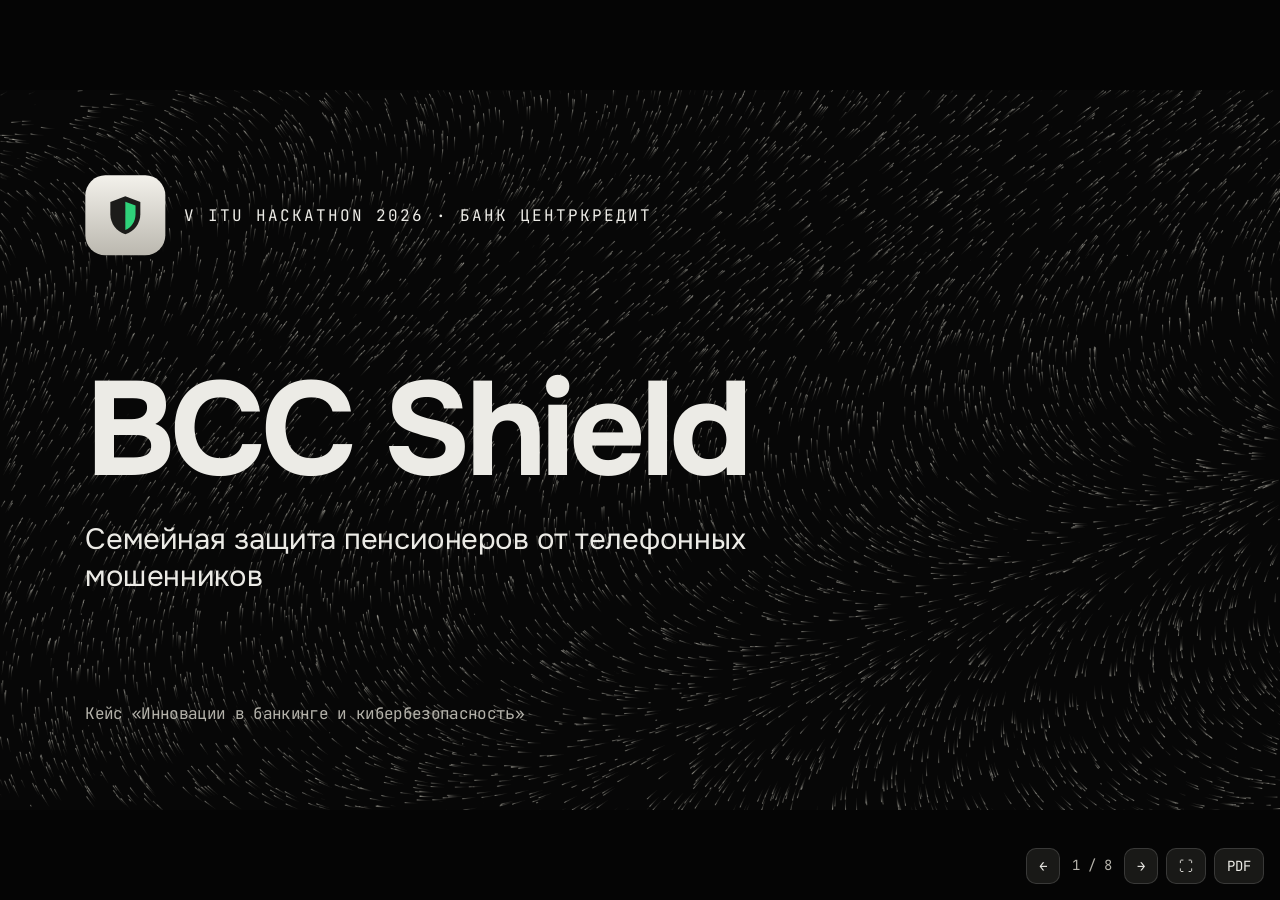
==== static/pitch/index.html @ a6859263 "Презентация на сайте: /pitch и PDF Восемь слайдов питча как обычная страница проекта (стрелки, свайп" ====
<!doctype html><html lang="ru"><head><meta charset="utf-8"><meta name="viewport" content="width=device-width,initial-scale=1">
<title>BCC Shield — презентация</title><link rel="icon" href="/favicon.ico">
<style>
@font-face{font-family:'Onest';src:url(Onest.ttf) format('truetype');font-weight:100 900}
@font-face{font-family:'JetBrains Mono';src:url(JetBrainsMono.ttf) format('truetype');font-weight:100 800}
html,body{margin:0;height:100%;background:#050505;overflow:hidden}
#stage{position:absolute;left:50%;top:50%;width:1920px;height:1080px;transform-origin:0 0}
#stage>section{position:absolute;inset:0;isolation:isolate;width:1920px;height:1080px;overflow:hidden;opacity:0;visibility:hidden;transition:opacity .45s ease}
#stage>section.active{opacity:1;visibility:visible}
h1,h2,h3,p{margin:0} table{border-collapse:collapse} th,td{padding:.35em .6em;text-align:left;border-bottom:1px solid rgba(255,255,255,.12)}
aside{display:none} .bgtex,.emb{z-index:-1}
:root {
  --bg: #0d0d0c;
  --bg2: #141412;
  --surface: #1b1b19;
  --line: rgba(255, 255, 255, .12);
  --text: #ecebe6;
  --muted: #b4b2aa;
  --faint: #8d8b83;
  --accent: #2fd27a;
  --accent-ink: #0a1a11;
  --danger: #ff5c4d;
  --warn: #f2b33d;
  --violet: #c9a7ff;
}

body { font-family: 'Onest', Arial, sans-serif; color: var(--text); }

section {
  padding: 128px;
  background: var(--bg);
  color: var(--text);
  display: flex;
  flex-direction: column;
  box-sizing: border-box;
  counter-increment: page;
}
section.alt { background: var(--bg2); }
section.foot { padding: 128px 128px 160px; }

/* type scale: 160 / 72 / 40 / 30 / 24 */
h1 { font-size: 160px; font-weight: 700; line-height: 1; letter-spacing: -6px; color: var(--text); }
h2 { font-size: 72px; font-weight: 600; line-height: 1.08; letter-spacing: -2px; color: var(--text); }
h3 { font-size: 40px; font-weight: 600; line-height: 1.15; letter-spacing: -.5px; color: var(--text); }
p { font-size: 30px; line-height: 1.4; color: var(--muted); }

.eyebrow {
  font-family: 'JetBrains Mono', 'Courier New', monospace;
  font-size: 24px; line-height: 1.2; letter-spacing: 4px; text-transform: uppercase; color: var(--accent);
}
.head { display: flex; flex-direction: column; gap: 24px; }
.mono { font-family: 'JetBrains Mono', 'Courier New', monospace; }
.small { font-size: 24px; line-height: 1.35; }
.white { color: var(--text); }
.green { color: var(--accent); }
.red { color: var(--danger); }
.amber { color: var(--warn); }

.source {
  position: absolute; left: 128px; bottom: 64px; width: 1664px;
  font-family: 'JetBrains Mono', 'Courier New', monospace; font-size: 24px; line-height: 1.2; color: var(--faint);
}

.card {
  background: rgba(24, 24, 22, .72); backdrop-filter: blur(14px); border: 1px solid rgba(255, 255, 255, .1); border-radius: 28px; padding: 44px;
  box-shadow: 0 20px 60px rgba(0, 0, 0, .35);
  display: flex; flex-direction: column; gap: 18px; box-sizing: border-box;
}
.card .num { font-family: 'JetBrains Mono', 'Courier New', monospace; font-size: 24px; color: var(--accent); letter-spacing: 2px; }
.card .lbl { font-size: 30px; line-height: 1.4; color: var(--muted); }
.card .lbl24 { font-size: 24px; line-height: 1.4; color: var(--muted); }

.big { font-size: 160px; font-weight: 700; line-height: 1; letter-spacing: -6px; color: var(--text); }
.big.green { color: var(--accent); }
.big.red { color: var(--danger); }
.unit { font-size: 72px; font-weight: 600; letter-spacing: -2px; line-height: 1; color: var(--muted); }

.pill {
  font-family: 'JetBrains Mono', 'Courier New', monospace; font-size: 24px; line-height: 1;
  padding: 12px 20px; border-radius: 999px; border: 1px solid var(--line); color: var(--muted);
  align-self: flex-start;
}
.pill.red { color: var(--danger); border: 1px solid rgba(255, 92, 77, .45); background: rgba(255, 92, 77, .1); }
.pill.green { color: var(--accent); border: 1px solid rgba(47, 210, 122, .45); background: rgba(47, 210, 122, .1); }
.pill.amber { color: var(--warn); border: 1px solid rgba(242, 179, 61, .45); background: rgba(242, 179, 61, .1); }

/* phone mockups */
.phone {
  width: 350px; background: #0d0d0c; border: 10px solid #262623; border-radius: 56px;
  box-shadow: 0 30px 90px rgba(0, 0, 0, .55);
  padding: 34px 26px 30px; box-sizing: border-box; display: flex; flex-direction: column; gap: 18px;
}
.phone.danger { background: linear-gradient(180deg, #8d1a10 0%, #4a0b06 100%); }
.phone .t-xl { font-size: 40px; font-weight: 700; line-height: 1.08; letter-spacing: -1px; color: #fff4f1; }
.phone .t { font-size: 24px; line-height: 1.3; color: rgba(255, 244, 241, .85); }
.phone .btn { font-size: 24px; font-weight: 600; text-align: center; padding: 18px 10px; border-radius: 18px; }
.btn.white { background: #f6f1ee; color: #7a1109; }
.btn.ghost { background: rgba(255, 255, 255, .1); color: #f6f1ee; border: 1px solid rgba(255, 255, 255, .2); }
.btn.ok { background: rgba(47, 210, 122, .14); color: var(--accent); }
.btn.no { background: rgba(255, 92, 77, .16); color: var(--danger); }
.bubble { background: #1f2a23; border-radius: 22px; padding: 22px; display: flex; flex-direction: column; gap: 10px; }
.bubble .t { color: #e9efe9; }

/* tables */
table { font-size: 30px; color: var(--text); width: 100%; }
tr.hd { background: var(--surface); }

/* step row */
.steps { display: flex; gap: 20px; }
.step { flex: 1; display: flex; flex-direction: column; gap: 14px; }
.bar { height: 6px; border-radius: 3px; background: var(--line); }
.bar.on { background: var(--accent); }
.bar.hot { background: var(--danger); }

/* motion: rise on arrival, staged with --i */
@keyframes rise { from { opacity: 0; transform: translateY(28px); } }
@keyframes fadein { from { opacity: 0; } }
.r { animation: rise .6s cubic-bezier(.2, .7, .2, 1) both; animation-delay: calc(var(--i, 0) * 100ms); }
.f { animation: fadein .9s ease-out both; animation-delay: calc(var(--i, 0) * 100ms); }

@property --n { syntax: '<integer>'; inherits: false; initial-value: 0 }
@keyframes count { from { --n: 0 } }
.n { animation: count 1.2s ease-out both }

/* green statement slide */
section.accent { background: var(--accent); color: var(--accent-ink); justify-content: center; }
section.accent h2 { color: var(--accent-ink); font-size: 96px; line-height: 1.06; letter-spacing: -3px; }
section.accent .eyebrow { color: var(--accent-ink); }

/* cover */
section.cover { justify-content: space-between; }
.logo { width: 120px; height: 120px; border-radius: 30px; background: linear-gradient(180deg, #f3f1eb, #bbb8af); display: flex; align-items: center; justify-content: center; }

/* flow diagram */
.node { flex: 1; background: rgba(24, 24, 22, .72); backdrop-filter: blur(14px); border: 1px solid var(--line); border-radius: 24px; padding: 32px; display: flex; flex-direction: column; gap: 12px; }
.node.hl { border: 1px solid rgba(47, 210, 122, .55); background: #14251b; }
.arrow { width: 56px; height: 28px; align-self: center; flex: none; background: #4a4a45; }

/* sand texture backdrop, the same flow field as the site */
.bgtex { position: absolute; left: 0; top: 0; width: 1920px; height: 1080px; object-fit: cover; }
section.black { background: #0a0a09; }
.lyr { display: flex; gap: 28px; align-items: baseline; padding: 22px 0; border-top: 1px solid rgba(255, 255, 255, .12); }
.lyr .k { font-family: 'JetBrains Mono', 'Courier New', monospace; font-size: 24px; color: var(--accent); width: 44px; flex: none; }
.lyr .tt { font-size: 30px; font-weight: 600; color: var(--text); line-height: 1.25; width: 330px; flex: none; }
.lyr .dd { font-size: 24px; line-height: 1.35; color: var(--muted); flex: 1; }
.qr { background: #ecebe6; border-radius: 36px; padding: 36px; display: flex; flex-direction: column; align-items: center; gap: 20px; box-shadow: 0 0 120px rgba(47, 210, 122, .25); }
.qr p { font-size: 24px; color: #0d0d0c; font-family: 'JetBrains Mono', 'Courier New', monospace; }

section:not(.active) .r, section:not(.active) .f, section:not(.active) .n{animation:none}
.ui{position:fixed;bottom:16px;right:16px;display:flex;gap:8px;z-index:9;font:14px 'JetBrains Mono',monospace;color:#b4b2aa}
.ui a,.ui button{background:rgba(30,30,28,.85);border:1px solid rgba(255,255,255,.14);color:#ecebe6;border-radius:10px;padding:8px 12px;cursor:pointer;text-decoration:none;font:inherit}
.ui span{padding:8px 4px}
@media print{.ui{display:none}}
</style></head><body>
<div id="stage">
<section id="cover" class="cover" data-transition="fade">
<iframe class="emb" style="border:0;position:absolute;left:0;top:0;width:1920px;height:1080px" srcdoc="&lt;style&gt;html,body{margin:0;height:100%;background:#0d0d0c;overflow:hidden}canvas{display:block;width:100%;height:100%}&lt;/style&gt;&lt;canvas id=&quot;c&quot;&gt;&lt;/canvas&gt;&lt;script&gt;
var c=document.getElementById(&#x27;c&#x27;),x=c.getContext(&#x27;2d&#x27;),W,H,P=[],t=0;
function rs(){W=c.width=innerWidth;H=c.height=innerHeight;x.fillStyle=&#x27;#0d0d0c&#x27;;x.fillRect(0,0,W,H);P=[];var n=Math.round(W*H/300);for(var i=0;i&lt;n;i++)P.push([Math.random()*W,Math.random()*H,Math.random()*400|0]);}
function f(px,py){var s=1.6/W;return Math.sin(px*s+Math.sin(py*s*1.3+t*.2)*2.2)+Math.cos(py*s*1.1-t*.15)*.8;}
function step(){t+=.004;x.fillStyle=&#x27;rgba(13,13,12,0.07)&#x27;;x.fillRect(0,0,W,H);x.fillStyle=&#x27;rgba(225,222,210,0.42)&#x27;;
for(var i=0;i&lt;P.length;i++){var p=P[i],a=f(p[0],p[1])*Math.PI;p[0]+=Math.cos(a)*.6*W/1920;p[1]+=Math.sin(a)*.6*W/1920;
if(--p[2]&lt;0||p[0]&lt;0||p[0]&gt;W||p[1]&lt;0||p[1]&gt;H){p[0]=Math.random()*W;p[1]=Math.random()*H;p[2]=200+Math.random()*300|0;}
x.fillRect(p[0],p[1],1.2,1.2);}requestAnimationFrame(step);}
rs();addEventListener(&#x27;resize&#x27;,rs);step();
&lt;/script&gt;" loading="eager"></iframe>
<div style="display:flex;align-items:center;gap:28px" class="r"><div class="logo"><svg aria-label="Логотип BCC Shield" width="72" height="72" viewBox="0 0 24 24" fill="none"><path d="M12 2.5 4.5 5.3v6.1c0 4.6 3.1 8.6 7.5 10.1 4.4-1.5 7.5-5.5 7.5-10.1V5.3L12 2.5Z" fill="#1c1c1a"/><path d="M12 5.2v14.1c3.1-1.3 5.1-4.4 5.1-7.9V7.1L12 5.2Z" fill="#2fd27a"/></svg></div><p class="eyebrow" style="color:var(--text)">V ITU Hackathon 2026 · Банк ЦентрКредит</p></div>
<div style="display:flex;flex-direction:column;gap:36px">
<h1 class="r" style="--i:1;font-size:200px;letter-spacing:-8px">BCC Shield</h1>
<p class="r" style="--i:2;font-size:44px;line-height:1.25;color:var(--text);width:1200px">Семейная защита пенсионеров от телефонных мошенников</p>
</div>
<p class="r mono small" style="--i:3;color:var(--muted)">Кейс «Инновации в банкинге и кибербезопасность»</p>
</section><section id="problem" class="foot">
<img class="bgtex" src="sand-bg.jpg" alt="">
<div class="head"><p class="eyebrow r">Проблема</p><h2 class="r" style="--i:1;width:1400px">Казахстанцы сами отдают деньги мошенникам</h2></div>
<div style="flex:1"></div>
<div style="display:flex;gap:96px;align-items:flex-end">
<div class="r" style="--i:2;display:flex;flex-direction:column;gap:20px;width:640px">
<div style="display:flex;align-items:flex-end;gap:20px"><p class="big n red" style="font-size:200px;letter-spacing:-8px">45</p><p class="unit" style="padding-bottom:14px">млрд ₸</p></div>
<p>потеряли жители Казахстана из-за интернет-мошенников в 2024 году</p></div>
<div class="r" style="--i:3;display:flex;flex-direction:column;gap:20px;width:560px">
<div style="display:flex;align-items:flex-end;gap:12px"><p class="big n" style="font-size:200px;letter-spacing:-8px">98</p><p class="unit" style="padding-bottom:14px">%</p></div>
<p>случаев: жертва сама передала данные или деньги</p></div>
</div>
<div style="flex:1"></div>
<div class="r" style="--i:4;border-top:1px solid var(--line);padding-top:36px"><p style="width:1500px">Банк видит обычную операцию: клиент сам вошёл в приложение, сам взял кредит и сам подтвердил перевод. Антифрод не за что зацепить.</p></div>
<p class="source">Источник: МВД РК на форуме Digital Almaty 2025 (finratings.kz)</p>
</section><section id="thesis" class="black">
<iframe class="emb" style="border:0;position:absolute;left:1000px;top:0;width:920px;height:1080px" srcdoc="&lt;style&gt;html,body{margin:0;height:100%;background:transparent;overflow:hidden}
.st{position:absolute;inset:0;display:flex;align-items:center;justify-content:center;perspective:1600px}
.glow{position:absolute;width:86vmin;height:86vmin;border-radius:50%;background:radial-gradient(closest-side,rgba(47,210,122,.42),rgba(47,210,122,.10) 55%,rgba(47,210,122,0))}
.fl{position:absolute;width:62vmin;height:6vmin;bottom:9vmin;border-radius:50%;background:radial-gradient(closest-side,rgba(47,210,122,.35),rgba(47,210,122,0))}
.sh{position:relative;width:58vmin;height:72vmin;transform-style:preserve-3d;animation:sway 10s ease-in-out infinite alternate}
.sh svg{position:absolute;left:0;top:0;width:100%;height:100%;backface-visibility:visible}
@keyframes sway{from{transform:rotateY(-32deg) rotateX(10deg)}to{transform:rotateY(32deg) rotateX(-6deg)}}
&lt;/style&gt;
&lt;div class=&quot;st&quot;&gt;&lt;div class=&quot;glow&quot;&gt;&lt;/div&gt;&lt;div class=&quot;fl&quot;&gt;&lt;/div&gt;&lt;div class=&quot;sh&quot; id=&quot;s&quot;&gt;&lt;/div&gt;&lt;/div&gt;
&lt;script&gt;
var O=&#x27;M12 2.5 4.5 5.3v6.1c0 4.6 3.1 8.6 7.5 10.1 4.4-1.5 7.5-5.5 7.5-10.1V5.3L12 2.5Z&#x27;,
G=&#x27;M12 5.2v14.1c3.1-1.3 5.1-4.4 5.1-7.9V7.1L12 5.2Z&#x27;,
L=&#x27;M12 5.2v14.1c-3.1-1.3-5.1-4.4-5.1-7.9V7.1L12 5.2Z&#x27;,VB=&#x27;4.1 2.1 15.8 19.9&#x27;,N=34,D=0.55,h=&#x27;&#x27;;
var s=document.getElementById(&#x27;s&#x27;);
for(var i=0;i&lt;N;i++){var z=(i-(N-1)/2)*D,k=i/(N-1),e=Math.abs(k-.5)*2,
c=&#x27;rgb(&#x27;+Math.round(70+60*e)+&#x27;,&#x27;+Math.round(78+64*e)+&#x27;,&#x27;+Math.round(72+56*e)+&#x27;)&#x27;;
h+=&#x27;&lt;svg viewBox=&quot;&#x27;+VB+&#x27;&quot; style=&quot;transform:translateZ(&#x27;+z.toFixed(2)+&#x27;vmin)&quot;&gt;&lt;path d=&quot;&#x27;+O+&#x27;&quot; fill=&quot;&#x27;+c+&#x27;&quot;/&gt;&lt;/svg&gt;&#x27;;}
var z=((N-1)/2*D+.05).toFixed(2);
h+=&#x27;&lt;svg viewBox=&quot;&#x27;+VB+&#x27;&quot; style=&quot;transform:translateZ(&#x27;+z+&#x27;vmin)&quot;&gt;&lt;defs&gt;&#x27;+
&#x27;&lt;linearGradient id=&quot;p&quot; x1=&quot;0&quot; y1=&quot;0&quot; x2=&quot;1&quot; y2=&quot;1&quot;&gt;&lt;stop offset=&quot;0&quot; stop-color=&quot;#fbfaf6&quot;/&gt;&lt;stop offset=&quot;.45&quot; stop-color=&quot;#d9d6cd&quot;/&gt;&lt;stop offset=&quot;.7&quot; stop-color=&quot;#a9a69c&quot;/&gt;&lt;stop offset=&quot;1&quot; stop-color=&quot;#ecebe5&quot;/&gt;&lt;/linearGradient&gt;&#x27;+
&#x27;&lt;linearGradient id=&quot;g&quot; x1=&quot;0&quot; y1=&quot;0&quot; x2=&quot;.3&quot; y2=&quot;1&quot;&gt;&lt;stop offset=&quot;0&quot; stop-color=&quot;#8ff7c0&quot;/&gt;&lt;stop offset=&quot;.5&quot; stop-color=&quot;#2fd27a&quot;/&gt;&lt;stop offset=&quot;1&quot; stop-color=&quot;#127a43&quot;/&gt;&lt;/linearGradient&gt;&#x27;+
&#x27;&lt;linearGradient id=&quot;d&quot; x1=&quot;0&quot; y1=&quot;0&quot; x2=&quot;0&quot; y2=&quot;1&quot;&gt;&lt;stop offset=&quot;0&quot; stop-color=&quot;#2a2a27&quot;/&gt;&lt;stop offset=&quot;1&quot; stop-color=&quot;#121211&quot;/&gt;&lt;/linearGradient&gt;&#x27;+
&#x27;&lt;linearGradient id=&quot;w&quot; x1=&quot;0&quot; y1=&quot;0&quot; x2=&quot;1&quot; y2=&quot;0&quot;&gt;&lt;stop offset=&quot;0&quot; stop-color=&quot;#fff&quot; stop-opacity=&quot;.55&quot;/&gt;&lt;stop offset=&quot;1&quot; stop-color=&quot;#fff&quot; stop-opacity=&quot;0&quot;/&gt;&lt;/linearGradient&gt;&lt;/defs&gt;&#x27;+
&#x27;&lt;path d=&quot;&#x27;+O+&#x27;&quot; fill=&quot;url(#p)&quot;/&gt;&lt;path d=&quot;&#x27;+O+&#x27;&quot; fill=&quot;none&quot; stroke=&quot;#fff&quot; stroke-opacity=&quot;.7&quot; stroke-width=&quot;.12&quot;/&gt;&#x27;+
&#x27;&lt;path d=&quot;&#x27;+L+&#x27;&quot; fill=&quot;url(#d)&quot;/&gt;&lt;path d=&quot;&#x27;+G+&#x27;&quot; fill=&quot;url(#g)&quot;/&gt;&#x27;+
&#x27;&lt;path d=&quot;M5.2 5.8 12 3.2v2l-5.4 2v3.2c0 .6.1 1.2.2 1.8L5.2 9Z&quot; fill=&quot;url(#w)&quot; opacity=&quot;.8&quot;/&gt;&lt;/svg&gt;&#x27;;
h=&#x27;&lt;svg viewBox=&quot;&#x27;+VB+&#x27;&quot; style=&quot;transform:translateZ(-&#x27;+z+&#x27;vmin) rotateY(180deg)&quot;&gt;&lt;path d=&quot;&#x27;+O+&#x27;&quot; fill=&quot;#8d8a82&quot;/&gt;&lt;/svg&gt;&#x27;+h;
s.innerHTML=h;
&lt;/script&gt;
" loading="eager"></iframe>
<div style="width:900px;display:flex;flex-direction:column;gap:40px;flex:1">
<p class="eyebrow r">Идея</p>
<h2 class="r" style="--i:1;font-size:64px;letter-spacing:-2px">Мошенник уговаривает одного человека. BCC&#160;Shield подключает семью.</h2>
<div style="flex:1"></div>
<div style="display:flex;flex-direction:column">
<div class="lyr r" style="--i:2"><p class="k">01</p><p class="tt">Слышит звонок</p><p class="dd">Речь RU/KZ, LLM, сигнал оператора</p></div>
<div class="lyr r" style="--i:3"><p class="k">02</p><p class="tt">Останавливает деньги</p><p class="dd">Перевод, кредит, наличные, депозит</p></div>
<div class="lyr r" style="--i:4"><p class="k">03</p><p class="tt">Зовёт семью</p><p class="dd">Решение сына в Telegram</p></div>
<div class="lyr r" style="--i:5"><p class="k">04</p><p class="tt">Находит дропов</p><p class="dd">Граф переводов и Антифрод-центр</p></div>
</div>
</div>
</section><section id="flow" class="foot">
<img class="bgtex" src="sand-bg.jpg" alt="">
<div class="head"><p class="eyebrow r">Как это работает</p><h2 class="r" style="--i:1">От звонка до решения семьи</h2></div>
<div style="flex:1"></div>
<div style="display:flex;gap:12px;align-items:stretch">
<div class="node r" style="--i:2;padding:28px;gap:14px"><p class="mono small green">01</p><h3 style="font-size:32px">Звонок</h3><p class="small">Микрофон на громкой связи или сигнал оператора связи</p></div><svg class="arrow-svg" viewBox="0 0 40 22" style="flex:none;align-self:center;width:40px;height:22px;" aria-hidden="true"><path d="M0 7h24V0l16 11-16 11v-7H0z" fill="#8d8b83"/></svg>
<div class="node r" style="--i:3;padding:28px;gap:14px"><p class="mono small green">02</p><h3 style="font-size:32px">Риск звонка</h3><p class="small">109 фраз RU/KZ и LLM. Жёлтый экран с 50%, красный с 80%</p></div><svg class="arrow-svg" viewBox="0 0 40 22" style="flex:none;align-self:center;width:40px;height:22px;" aria-hidden="true"><path d="M0 7h24V0l16 11-16 11v-7H0z" fill="#8d8b83"/></svg>
<div class="node r hl" style="--i:4;padding:28px;gap:14px"><p class="mono small green">03</p><h3 style="font-size:32px">Пауза</h3><p class="small">Перевод, кредит, наличные и депозит ждут решения</p></div><svg class="arrow-svg" viewBox="0 0 40 22" style="flex:none;align-self:center;width:40px;height:22px;" aria-hidden="true"><path d="M0 7h24V0l16 11-16 11v-7H0z" fill="#8d8b83"/></svg>
<div class="node r" style="--i:5;padding:28px;gap:14px"><p class="mono small green">04</p><h3 style="font-size:32px">Семья решает</h3><p class="small">Запрос в Telegram. Нет ответа — 5 минут охлаждения</p></div><svg class="arrow-svg" viewBox="0 0 40 22" style="flex:none;align-self:center;width:40px;height:22px;" aria-hidden="true"><path d="M0 7h24V0l16 11-16 11v-7H0z" fill="#8d8b83"/></svg>
<div class="node r" style="--i:6;padding:28px;gap:14px"><p class="mono small green">05</p><h3 style="font-size:32px">Граф дропов</h3><p class="small">Отклонённая карта → вся сеть → Антифрод-центр</p></div>
</div>
<div style="flex:1"></div>
<div style="display:flex;gap:24px">
<div class="card r" style="--i:7;flex:1;padding:32px;gap:10px"><p class="white" style="font-size:30px;font-weight:600">Обычная жизнь не страдает</p><p class="small">Звонок врача, перевод сыну 40 000 ₸ проходят сразу. Ложных тревог — 3,6% на 28 обычных разговорах.</p></div>
<div class="card r" style="--i:8;flex:1;padding:32px;gap:10px"><p class="white" style="font-size:30px;font-weight:600">iOS и Android не отдают звонок</p><p class="small">Нацбанк подключает операторов связи к Антифрод-центру. BCC Shield уже принимает такой сигнал.</p></div>
</div>
<p class="source">Сигнал оператора: проект поправок Нацбанка РК, февраль 2026 (finratings.kz)</p>
</section><section id="family" class="alt">
<img class="bgtex" src="sand-bg.jpg" alt="">
<div style="display:flex;gap:96px;flex:1">
<div style="flex:1;display:flex;flex-direction:column">
<div class="head"><p class="eyebrow r">Главная функция</p><h2 class="r" style="--i:1">Как подключить доверенное лицо</h2></div>
<div style="flex:1"></div>
<div style="display:flex;flex-direction:column">
<div class="lyr r" style="--i:2;align-items:flex-start;padding:24px 0"><p class="k" style="padding-top:4px">01</p><div style="display:flex;flex-direction:column;gap:8px;flex:1"><p class="tt" style="width:auto">Сауле добавляет сына</p><p class="dd">Имя, кем приходится, телефон и правила: порог суммы, новые получатели, кредиты</p></div></div>
<div class="lyr r" style="--i:3;align-items:flex-start;padding:24px 0"><p class="k" style="padding-top:4px">02</p><div style="display:flex;flex-direction:column;gap:8px;flex:1"><p class="tt" style="width:auto">Семья разрешает</p><p class="dd">Если доверенное лицо уже есть, нового одобряет оно — «сотрудника банка» не добавить</p></div></div>
<div class="lyr r" style="--i:4;align-items:flex-start;padding:24px 0"><p class="k" style="padding-top:4px">03</p><div style="display:flex;flex-direction:column;gap:8px;flex:1"><p class="tt" style="width:auto">Сын принимает в Telegram</p><p class="dd">Ссылка-приглашение → бот → «Поделиться номером»: номер должен совпасть</p></div></div>
<div class="lyr r" style="--i:5;align-items:flex-start;padding:24px 0"><p class="k" style="padding-top:4px">04</p><div style="display:flex;flex-direction:column;gap:8px;flex:1"><p class="tt" style="width:auto">Щит работает</p><p class="dd">Сын видит все переводы и решает по рискованным. До 5 доверенных лиц</p></div></div>
</div>
</div>
<div class="r" style="--i:3;display:flex;align-items:center">
<div class="phone" style="width:400px">
<p class="t" style="color:var(--muted)">@BCCshieldbot</p>
<div class="bubble">
<p class="t" style="color:#fff;font-weight:600">Сауле Ахметова приглашает вас стать доверенным лицом (сын)</p>
<p class="t">Вы будете подтверждать:<br>• переводы от 100 000 ₸<br>• новых получателей<br>• кредиты и займы</p>
</div>
<p class="btn ok">Принять</p>
<p class="btn" style="background:#2a2a27;color:#ecebe6">Поделиться номером</p>
<p class="t" style="font-size:24px;color:var(--faint);text-align:center">Номер сверяется с приглашением</p>
</div>
</div>
</div>
</section><section id="screens" class="alt">
<img class="bgtex" src="sand-bg.jpg" alt="">
<div class="head"><p class="eyebrow r">Продукт</p><h2 class="r" style="--i:1">Что видят Сауле и её сын</h2></div>
<div style="flex:1;display:flex;align-items:center;justify-content:space-between;margin-top:40px">
<div class="r" style="--i:2;display:flex;gap:48px;align-items:center">
<div class="phone danger">
<div style="width:64px;height:64px;border-radius:32px;background:#ff5c4d;display:flex;align-items:center;justify-content:center"><svg viewBox="0 0 24 24" style="color:#fff;width:36px;height:36px" fill="none" stroke="currentColor" stroke-width="2.4" stroke-linecap="round"><path d="M12 8v5M12 16.5v.5"/><path d="M10.3 3.9 2.6 17.3A2 2 0 0 0 4.3 20h15.4a2 2 0 0 0 1.7-2.7L13.7 3.9a2 2 0 0 0-3.4 0Z"/></svg></div>
<p class="t-xl">СТОП. Вам звонят мошенники</p>
<p class="t">Риск 96% · схема «безопасный счёт»</p>
<p class="t">Банк никогда не просит переводить деньги.</p>
<p class="btn white">Положить трубку</p>
</div>
<div style="display:flex;flex-direction:column;gap:16px;width:300px"><p class="eyebrow" style="color:var(--danger)">Сауле, 67</p><p>Красный экран прямо во время звонка. Режим защиты включён.</p></div>
</div>
<div class="r" style="--i:4;display:flex;gap:48px;align-items:center">
<div style="display:flex;flex-direction:column;gap:16px;width:300px;text-align:right"><p class="eyebrow">Айдар, сын</p><p>Запрос в Telegram с причинами и двумя кнопками.</p></div>
<div class="phone">
<p class="t" style="color:var(--muted)">@BCCshieldbot</p>
<div class="bubble">
<p class="t" style="font-weight:600;color:#fff">Нужно ваше решение</p>
<p class="t">Сауле переводит 2 млн ₸ на Kaspi •• 4417</p>
<p class="t" style="color:#ffb1a8">• Звонок с риском 96%<br>• Получатель в дроп-сети</p>
</div>
<p class="btn ok">Подтвердить</p>
<p class="btn no">Отклонить</p>
</div>
</div>
</div>
</section><section id="engine">
<img class="bgtex" src="sand-bg.jpg" alt="">
<div class="head"><p class="eyebrow r">Движок риска</p><h2 class="r" style="--i:1">Каждый балл объяснён</h2></div>
<div style="flex:1"></div>
<div style="display:flex;gap:64px;align-items:center">
<div class="card r" style="--i:2;flex:1;padding:36px">
<table style="font-size:28px">
<tr class="hd"><th style="width:84%">Перевод 2 000 000 ₸ на Kaspi •• 4417</th><th style="text-align:right">Баллы</th></tr>
<tr><td>Идёт звонок с риском мошенничества 96%</td><td style="text-align:right;color:var(--danger)">+53</td></tr>
<tr><td>Получатель связан с дроп-сетью</td><td style="text-align:right;color:var(--danger)">+30</td></tr>
<tr><td>Новый получатель, сумма в 89 раз больше обычной</td><td style="text-align:right">+30</td></tr>
<tr><td>Клиент 60+, реквизиты из буфера, форма за 3 секунды</td><td style="text-align:right">+15</td></tr>
</table></div>
<div class="r" style="--i:3;width:420px;display:flex;flex-direction:column;gap:20px">
<p class="big red n" style="font-size:200px;letter-spacing:-8px">100</p>
<p class="pill red">высокий риск → пауза</p>
<p class="small">До 40 — проходит. 40–70 — три вопроса. Выше 70 — решает семья.</p>
</div>
</div>
<div style="flex:1"></div>
<div class="r" style="--i:4;display:flex;align-items:center;gap:14px;flex-wrap:wrap">
<p class="small white" style="margin-right:8px">Через этот же движок:</p>
<p class="pill" style="color:var(--text)">Перевод</p><p class="pill" style="color:var(--text)">Кредит</p><p class="pill" style="color:var(--text)">Снятие наличных</p><p class="pill" style="color:var(--text)">Закрытие депозита</p>

</div>
</section><section id="thanks" style="flex-direction:row;align-items:stretch;gap:96px">
<iframe class="emb" style="border:0;position:absolute;left:0;top:0;width:1920px;height:1080px" srcdoc="&lt;style&gt;html,body{margin:0;height:100%;background:#0d0d0c;overflow:hidden}canvas{display:block;width:100%;height:100%}&lt;/style&gt;&lt;canvas id=&quot;c&quot;&gt;&lt;/canvas&gt;&lt;script&gt;
var c=document.getElementById(&#x27;c&#x27;),x=c.getContext(&#x27;2d&#x27;),W,H,P=[],t=0;
function rs(){W=c.width=innerWidth;H=c.height=innerHeight;x.fillStyle=&#x27;#0d0d0c&#x27;;x.fillRect(0,0,W,H);P=[];var n=Math.round(W*H/300);for(var i=0;i&lt;n;i++)P.push([Math.random()*W,Math.random()*H,Math.random()*400|0]);}
function f(px,py){var s=1.6/W;return Math.sin(px*s+Math.sin(py*s*1.3+t*.2)*2.2)+Math.cos(py*s*1.1-t*.15)*.8;}
function step(){t+=.004;x.fillStyle=&#x27;rgba(13,13,12,0.07)&#x27;;x.fillRect(0,0,W,H);x.fillStyle=&#x27;rgba(225,222,210,0.42)&#x27;;
for(var i=0;i&lt;P.length;i++){var p=P[i],a=f(p[0],p[1])*Math.PI;p[0]+=Math.cos(a)*.6*W/1920;p[1]+=Math.sin(a)*.6*W/1920;
if(--p[2]&lt;0||p[0]&lt;0||p[0]&gt;W||p[1]&lt;0||p[1]&gt;H){p[0]=Math.random()*W;p[1]=Math.random()*H;p[2]=200+Math.random()*300|0;}
x.fillRect(p[0],p[1],1.2,1.2);}requestAnimationFrame(step);}
rs();addEventListener(&#x27;resize&#x27;,rs);step();
&lt;/script&gt;" loading="eager"></iframe>
<div style="flex:1;display:flex;flex-direction:column;justify-content:space-between">
<div style="display:flex;align-items:center;gap:28px" class="r"><div class="logo"><svg aria-label="Логотип BCC Shield" width="72" height="72" viewBox="0 0 24 24" fill="none"><path d="M12 2.5 4.5 5.3v6.1c0 4.6 3.1 8.6 7.5 10.1 4.4-1.5 7.5-5.5 7.5-10.1V5.3L12 2.5Z" fill="#1c1c1a"/><path d="M12 5.2v14.1c3.1-1.3 5.1-4.4 5.1-7.9V7.1L12 5.2Z" fill="#2fd27a"/></svg></div><p class="eyebrow" style="color:var(--text)">BCC Shield</p></div>
<div style="display:flex;flex-direction:column;gap:40px">
<h1 class="r" style="--i:1;font-size:200px;letter-spacing:-8px">Спасибо</h1>
<p class="r mono" style="--i:2;font-size:32px;line-height:1.55;color:var(--text)">bcc-shield.onrender.com<br>github.com/RootVandal/BCCShield<br>@BCCshieldbot</p>
</div>
<p class="r small" style="--i:3;color:var(--muted)">[Имена участников команды]</p>
</div>
<div class="r" style="--i:2;display:flex;align-items:center"><div class="qr"><svg aria-label="QR-код: bcc-shield.onrender.com" width="300" height="300" viewBox="0 0 29 29" xmlns="http://www.w3.org/2000/svg" shape-rendering="crispEdges"><path d="M0 0h1v1h-1zM1 0h1v1h-1zM2 0h1v1h-1zM3 0h1v1h-1zM4 0h1v1h-1zM5 0h1v1h-1zM6 0h1v1h-1zM8 0h1v1h-1zM9 0h1v1h-1zM10 0h1v1h-1zM11 0h1v1h-1zM12 0h1v1h-1zM15 0h1v1h-1zM16 0h1v1h-1zM18 0h1v1h-1zM19 0h1v1h-1zM20 0h1v1h-1zM22 0h1v1h-1zM23 0h1v1h-1zM24 0h1v1h-1zM25 0h1v1h-1zM26 0h1v1h-1zM27 0h1v1h-1zM28 0h1v1h-1zM0 1h1v1h-1zM6 1h1v1h-1zM8 1h1v1h-1zM10 1h1v1h-1zM11 1h1v1h-1zM14 1h1v1h-1zM15 1h1v1h-1zM17 1h1v1h-1zM18 1h1v1h-1zM20 1h1v1h-1zM22 1h1v1h-1zM28 1h1v1h-1zM0 2h1v1h-1zM2 2h1v1h-1zM3 2h1v1h-1zM4 2h1v1h-1zM6 2h1v1h-1zM9 2h1v1h-1zM11 2h1v1h-1zM12 2h1v1h-1zM13 2h1v1h-1zM14 2h1v1h-1zM15 2h1v1h-1zM18 2h1v1h-1zM22 2h1v1h-1zM24 2h1v1h-1zM25 2h1v1h-1zM26 2h1v1h-1zM28 2h1v1h-1zM0 3h1v1h-1zM2 3h1v1h-1zM3 3h1v1h-1zM4 3h1v1h-1zM6 3h1v1h-1zM8 3h1v1h-1zM9 3h1v1h-1zM16 3h1v1h-1zM17 3h1v1h-1zM20 3h1v1h-1zM22 3h1v1h-1zM24 3h1v1h-1zM25 3h1v1h-1zM26 3h1v1h-1zM28 3h1v1h-1zM0 4h1v1h-1zM2 4h1v1h-1zM3 4h1v1h-1zM4 4h1v1h-1zM6 4h1v1h-1zM9 4h1v1h-1zM12 4h1v1h-1zM13 4h1v1h-1zM19 4h1v1h-1zM22 4h1v1h-1zM24 4h1v1h-1zM25 4h1v1h-1zM26 4h1v1h-1zM28 4h1v1h-1zM0 5h1v1h-1zM6 5h1v1h-1zM9 5h1v1h-1zM12 5h1v1h-1zM14 5h1v1h-1zM17 5h1v1h-1zM18 5h1v1h-1zM19 5h1v1h-1zM22 5h1v1h-1zM28 5h1v1h-1zM0 6h1v1h-1zM1 6h1v1h-1zM2 6h1v1h-1zM3 6h1v1h-1zM4 6h1v1h-1zM5 6h1v1h-1zM6 6h1v1h-1zM8 6h1v1h-1zM10 6h1v1h-1zM12 6h1v1h-1zM14 6h1v1h-1zM16 6h1v1h-1zM18 6h1v1h-1zM20 6h1v1h-1zM22 6h1v1h-1zM23 6h1v1h-1zM24 6h1v1h-1zM25 6h1v1h-1zM26 6h1v1h-1zM27 6h1v1h-1zM28 6h1v1h-1zM8 7h1v1h-1zM9 7h1v1h-1zM13 7h1v1h-1zM14 7h1v1h-1zM17 7h1v1h-1zM19 7h1v1h-1zM0 8h1v1h-1zM2 8h1v1h-1zM3 8h1v1h-1zM5 8h1v1h-1zM6 8h1v1h-1zM7 8h1v1h-1zM9 8h1v1h-1zM10 8h1v1h-1zM11 8h1v1h-1zM13 8h1v1h-1zM14 8h1v1h-1zM16 8h1v1h-1zM17 8h1v1h-1zM18 8h1v1h-1zM22 8h1v1h-1zM25 8h1v1h-1zM27 8h1v1h-1zM28 8h1v1h-1zM0 9h1v1h-1zM1 9h1v1h-1zM2 9h1v1h-1zM3 9h1v1h-1zM4 9h1v1h-1zM7 9h1v1h-1zM8 9h1v1h-1zM15 9h1v1h-1zM16 9h1v1h-1zM18 9h1v1h-1zM19 9h1v1h-1zM20 9h1v1h-1zM22 9h1v1h-1zM23 9h1v1h-1zM24 9h1v1h-1zM28 9h1v1h-1zM3 10h1v1h-1zM4 10h1v1h-1zM6 10h1v1h-1zM7 10h1v1h-1zM8 10h1v1h-1zM9 10h1v1h-1zM10 10h1v1h-1zM11 10h1v1h-1zM12 10h1v1h-1zM14 10h1v1h-1zM15 10h1v1h-1zM17 10h1v1h-1zM18 10h1v1h-1zM26 10h1v1h-1zM27 10h1v1h-1zM0 11h1v1h-1zM1 11h1v1h-1zM2 11h1v1h-1zM5 11h1v1h-1zM7 11h1v1h-1zM9 11h1v1h-1zM11 11h1v1h-1zM13 11h1v1h-1zM14 11h1v1h-1zM15 11h1v1h-1zM20 11h1v1h-1zM21 11h1v1h-1zM23 11h1v1h-1zM24 11h1v1h-1zM28 11h1v1h-1zM0 12h1v1h-1zM2 12h1v1h-1zM4 12h1v1h-1zM5 12h1v1h-1zM6 12h1v1h-1zM8 12h1v1h-1zM10 12h1v1h-1zM11 12h1v1h-1zM16 12h1v1h-1zM17 12h1v1h-1zM19 12h1v1h-1zM25 12h1v1h-1zM26 12h1v1h-1zM0 13h1v1h-1zM2 13h1v1h-1zM3 13h1v1h-1zM5 13h1v1h-1zM7 13h1v1h-1zM8 13h1v1h-1zM10 13h1v1h-1zM12 13h1v1h-1zM13 13h1v1h-1zM17 13h1v1h-1zM19 13h1v1h-1zM22 13h1v1h-1zM23 13h1v1h-1zM26 13h1v1h-1zM27 13h1v1h-1zM28 13h1v1h-1zM0 14h1v1h-1zM1 14h1v1h-1zM2 14h1v1h-1zM4 14h1v1h-1zM5 14h1v1h-1zM6 14h1v1h-1zM7 14h1v1h-1zM12 14h1v1h-1zM14 14h1v1h-1zM18 14h1v1h-1zM19 14h1v1h-1zM23 14h1v1h-1zM24 14h1v1h-1zM26 14h1v1h-1zM27 14h1v1h-1zM28 14h1v1h-1zM0 15h1v1h-1zM1 15h1v1h-1zM2 15h1v1h-1zM3 15h1v1h-1zM5 15h1v1h-1zM8 15h1v1h-1zM10 15h1v1h-1zM11 15h1v1h-1zM13 15h1v1h-1zM15 15h1v1h-1zM19 15h1v1h-1zM20 15h1v1h-1zM21 15h1v1h-1zM24 15h1v1h-1zM27 15h1v1h-1zM0 16h1v1h-1zM2 16h1v1h-1zM5 16h1v1h-1zM6 16h1v1h-1zM7 16h1v1h-1zM8 16h1v1h-1zM10 16h1v1h-1zM12 16h1v1h-1zM18 16h1v1h-1zM19 16h1v1h-1zM20 16h1v1h-1zM21 16h1v1h-1zM23 16h1v1h-1zM24 16h1v1h-1zM25 16h1v1h-1zM27 16h1v1h-1zM3 17h1v1h-1zM4 17h1v1h-1zM5 17h1v1h-1zM9 17h1v1h-1zM10 17h1v1h-1zM12 17h1v1h-1zM13 17h1v1h-1zM18 17h1v1h-1zM23 17h1v1h-1zM25 17h1v1h-1zM26 17h1v1h-1zM27 17h1v1h-1zM0 18h1v1h-1zM3 18h1v1h-1zM5 18h1v1h-1zM6 18h1v1h-1zM8 18h1v1h-1zM9 18h1v1h-1zM10 18h1v1h-1zM17 18h1v1h-1zM18 18h1v1h-1zM21 18h1v1h-1zM22 18h1v1h-1zM23 18h1v1h-1zM26 18h1v1h-1zM3 19h1v1h-1zM5 19h1v1h-1zM8 19h1v1h-1zM9 19h1v1h-1zM10 19h1v1h-1zM15 19h1v1h-1zM16 19h1v1h-1zM17 19h1v1h-1zM21 19h1v1h-1zM23 19h1v1h-1zM26 19h1v1h-1zM1 20h1v1h-1zM2 20h1v1h-1zM5 20h1v1h-1zM6 20h1v1h-1zM7 20h1v1h-1zM8 20h1v1h-1zM11 20h1v1h-1zM13 20h1v1h-1zM15 20h1v1h-1zM16 20h1v1h-1zM17 20h1v1h-1zM19 20h1v1h-1zM20 20h1v1h-1zM21 20h1v1h-1zM22 20h1v1h-1zM23 20h1v1h-1zM24 20h1v1h-1zM25 20h1v1h-1zM26 20h1v1h-1zM8 21h1v1h-1zM9 21h1v1h-1zM10 21h1v1h-1zM13 21h1v1h-1zM14 21h1v1h-1zM15 21h1v1h-1zM17 21h1v1h-1zM18 21h1v1h-1zM20 21h1v1h-1zM24 21h1v1h-1zM25 21h1v1h-1zM26 21h1v1h-1zM27 21h1v1h-1zM28 21h1v1h-1zM0 22h1v1h-1zM1 22h1v1h-1zM2 22h1v1h-1zM3 22h1v1h-1zM4 22h1v1h-1zM5 22h1v1h-1zM6 22h1v1h-1zM8 22h1v1h-1zM11 22h1v1h-1zM12 22h1v1h-1zM13 22h1v1h-1zM16 22h1v1h-1zM18 22h1v1h-1zM19 22h1v1h-1zM20 22h1v1h-1zM22 22h1v1h-1zM24 22h1v1h-1zM25 22h1v1h-1zM27 22h1v1h-1zM0 23h1v1h-1zM6 23h1v1h-1zM8 23h1v1h-1zM10 23h1v1h-1zM20 23h1v1h-1zM24 23h1v1h-1zM25 23h1v1h-1zM27 23h1v1h-1zM0 24h1v1h-1zM2 24h1v1h-1zM3 24h1v1h-1zM4 24h1v1h-1zM6 24h1v1h-1zM9 24h1v1h-1zM10 24h1v1h-1zM11 24h1v1h-1zM12 24h1v1h-1zM14 24h1v1h-1zM17 24h1v1h-1zM20 24h1v1h-1zM21 24h1v1h-1zM22 24h1v1h-1zM23 24h1v1h-1zM24 24h1v1h-1zM26 24h1v1h-1zM28 24h1v1h-1zM0 25h1v1h-1zM2 25h1v1h-1zM3 25h1v1h-1zM4 25h1v1h-1zM6 25h1v1h-1zM8 25h1v1h-1zM9 25h1v1h-1zM10 25h1v1h-1zM11 25h1v1h-1zM13 25h1v1h-1zM14 25h1v1h-1zM15 25h1v1h-1zM16 25h1v1h-1zM17 25h1v1h-1zM20 25h1v1h-1zM21 25h1v1h-1zM23 25h1v1h-1zM24 25h1v1h-1zM25 25h1v1h-1zM27 25h1v1h-1zM0 26h1v1h-1zM2 26h1v1h-1zM3 26h1v1h-1zM4 26h1v1h-1zM6 26h1v1h-1zM8 26h1v1h-1zM10 26h1v1h-1zM11 26h1v1h-1zM12 26h1v1h-1zM14 26h1v1h-1zM17 26h1v1h-1zM20 26h1v1h-1zM23 26h1v1h-1zM26 26h1v1h-1zM28 26h1v1h-1zM0 27h1v1h-1zM6 27h1v1h-1zM10 27h1v1h-1zM11 27h1v1h-1zM14 27h1v1h-1zM16 27h1v1h-1zM20 27h1v1h-1zM25 27h1v1h-1zM27 27h1v1h-1zM0 28h1v1h-1zM1 28h1v1h-1zM2 28h1v1h-1zM3 28h1v1h-1zM4 28h1v1h-1zM5 28h1v1h-1zM6 28h1v1h-1zM8 28h1v1h-1zM10 28h1v1h-1zM12 28h1v1h-1zM13 28h1v1h-1zM14 28h1v1h-1zM15 28h1v1h-1zM18 28h1v1h-1zM19 28h1v1h-1zM20 28h1v1h-1zM21 28h1v1h-1zM23 28h1v1h-1zM27 28h1v1h-1z" fill="#0d0d0c"/></svg><p>Открыть демо</p></div></div>
</section>
</div>
<div class="ui"><button onclick="go(-1)" aria-label="Назад">←</button><span id="pg"></span><button onclick="go(1)" aria-label="Вперёд">→</button>
<button onclick="document.documentElement.requestFullscreen&&document.documentElement.requestFullscreen()">⛶</button><a href="BCC_Shield_pitch.pdf" download>PDF</a></div>
<script>
var S=[].slice.call(document.querySelectorAll('#stage>section')),i=0,st=document.getElementById('stage');
function fit(){var k=Math.min(innerWidth/1920,innerHeight/1080);st.style.transform='scale('+k+') translate(-50%,-50%)';}
function show(n){i=Math.max(0,Math.min(S.length-1,n));S.forEach(function(s,j){s.classList.toggle('active',j===i)});document.getElementById('pg').textContent=(i+1)+' / '+S.length;history.replaceState(null,'','#'+(i+1));}
function go(d){show(i+d)}
addEventListener('keydown',function(e){if(['ArrowRight','PageDown',' ','Enter'].indexOf(e.key)>=0)go(1);else if(['ArrowLeft','PageUp','Backspace'].indexOf(e.key)>=0)go(-1);else if(e.key==='Home')show(0);else if(e.key==='End')show(S.length-1);});
var x0=null;addEventListener('touchstart',function(e){x0=e.touches[0].clientX});addEventListener('touchend',function(e){if(x0===null)return;var dx=e.changedTouches[0].clientX-x0;if(Math.abs(dx)>40)go(dx<0?1:-1);x0=null});
st.addEventListener('click',function(e){if(!e.target.closest('a'))go(e.clientX>innerWidth/2?1:-1)});
addEventListener('resize',fit);fit();show((parseInt(location.hash.slice(1))||1)-1);
</script></body></html>
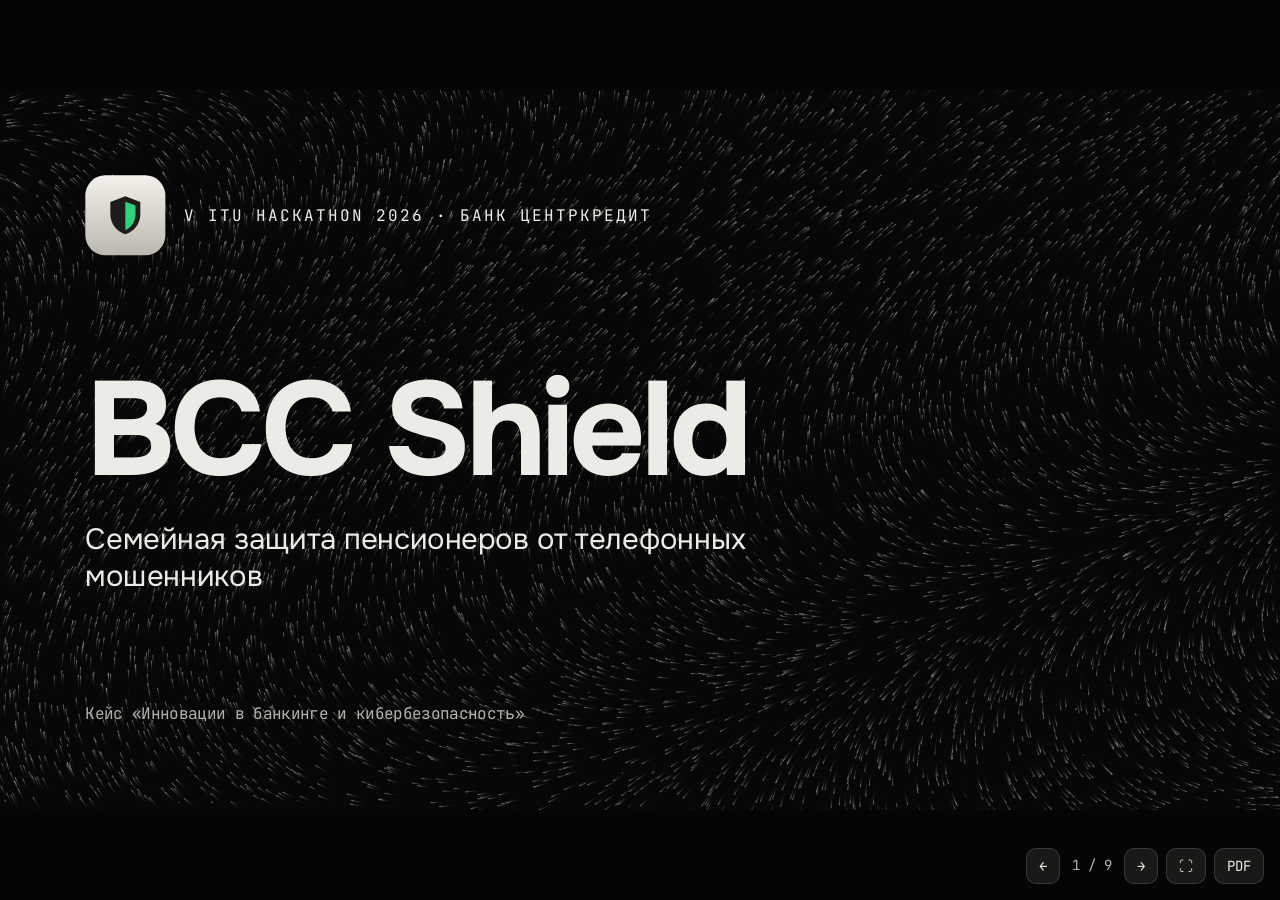
==== commit fc2816d1: "Звонок без записи разговора и слайд «Отличие от Kaspi» Главный сигнал о звонке теперь контекст, а не" ====
--- a/static/pitch/index.html
+++ b/static/pitch/index.html
@@ -221,7 +221,7 @@
 <h2 class="r" style="--i:1;font-size:64px;letter-spacing:-2px">Мошенник уговаривает одного человека. BCC&#160;Shield подключает семью.</h2>
 <div style="flex:1"></div>
 <div style="display:flex;flex-direction:column">
-<div class="lyr r" style="--i:2"><p class="k">01</p><p class="tt">Слышит звонок</p><p class="dd">Речь RU/KZ, LLM, сигнал оператора</p></div>
+<div class="lyr r" style="--i:2"><p class="k">01</p><p class="tt">Видит звонок</p><p class="dd">Незнакомый номер, 12 минут, AnyDesk. Без записи</p></div>
 <div class="lyr r" style="--i:3"><p class="k">02</p><p class="tt">Останавливает деньги</p><p class="dd">Перевод, кредит, наличные, депозит</p></div>
 <div class="lyr r" style="--i:4"><p class="k">03</p><p class="tt">Зовёт семью</p><p class="dd">Решение сына в Telegram</p></div>
 <div class="lyr r" style="--i:5"><p class="k">04</p><p class="tt">Находит дропов</p><p class="dd">Граф переводов и Антифрод-центр</p></div>
@@ -232,18 +232,50 @@
 <div class="head"><p class="eyebrow r">Как это работает</p><h2 class="r" style="--i:1">От звонка до решения семьи</h2></div>
 <div style="flex:1"></div>
 <div style="display:flex;gap:12px;align-items:stretch">
-<div class="node r" style="--i:2;padding:28px;gap:14px"><p class="mono small green">01</p><h3 style="font-size:32px">Звонок</h3><p class="small">Микрофон на громкой связи или сигнал оператора связи</p></div><svg class="arrow-svg" viewBox="0 0 40 22" style="flex:none;align-self:center;width:40px;height:22px;" aria-hidden="true"><path d="M0 7h24V0l16 11-16 11v-7H0z" fill="#8d8b83"/></svg>
-<div class="node r" style="--i:3;padding:28px;gap:14px"><p class="mono small green">02</p><h3 style="font-size:32px">Риск звонка</h3><p class="small">109 фраз RU/KZ и LLM. Жёлтый экран с 50%, красный с 80%</p></div><svg class="arrow-svg" viewBox="0 0 40 22" style="flex:none;align-self:center;width:40px;height:22px;" aria-hidden="true"><path d="M0 7h24V0l16 11-16 11v-7H0z" fill="#8d8b83"/></svg>
+<div class="node r" style="--i:2;padding:28px;gap:14px"><p class="mono small green">01</p><h3 style="font-size:32px">Звонок</h3><p class="small">Телефон сообщает банку: незнакомый номер, 12 минут</p></div><svg class="arrow-svg" viewBox="0 0 40 22" style="flex:none;align-self:center;width:40px;height:22px;" aria-hidden="true"><path d="M0 7h24V0l16 11-16 11v-7H0z" fill="#8d8b83"/></svg>
+<div class="node r" style="--i:3;padding:28px;gap:14px"><p class="mono small green">02</p><h3 style="font-size:32px">Риск звонка</h3><p class="small">Контекст звонка и сигнал оператора. Жёлтый экран с 50%, красный с 80%</p></div><svg class="arrow-svg" viewBox="0 0 40 22" style="flex:none;align-self:center;width:40px;height:22px;" aria-hidden="true"><path d="M0 7h24V0l16 11-16 11v-7H0z" fill="#8d8b83"/></svg>
 <div class="node r hl" style="--i:4;padding:28px;gap:14px"><p class="mono small green">03</p><h3 style="font-size:32px">Пауза</h3><p class="small">Перевод, кредит, наличные и депозит ждут решения</p></div><svg class="arrow-svg" viewBox="0 0 40 22" style="flex:none;align-self:center;width:40px;height:22px;" aria-hidden="true"><path d="M0 7h24V0l16 11-16 11v-7H0z" fill="#8d8b83"/></svg>
 <div class="node r" style="--i:5;padding:28px;gap:14px"><p class="mono small green">04</p><h3 style="font-size:32px">Семья решает</h3><p class="small">Запрос в Telegram. Нет ответа — 5 минут охлаждения</p></div><svg class="arrow-svg" viewBox="0 0 40 22" style="flex:none;align-self:center;width:40px;height:22px;" aria-hidden="true"><path d="M0 7h24V0l16 11-16 11v-7H0z" fill="#8d8b83"/></svg>
 <div class="node r" style="--i:6;padding:28px;gap:14px"><p class="mono small green">05</p><h3 style="font-size:32px">Граф дропов</h3><p class="small">Отклонённая карта → вся сеть → Антифрод-центр</p></div>
 </div>
 <div style="flex:1"></div>
 <div style="display:flex;gap:24px">
-<div class="card r" style="--i:7;flex:1;padding:32px;gap:10px"><p class="white" style="font-size:30px;font-weight:600">Обычная жизнь не страдает</p><p class="small">Звонок врача, перевод сыну 40 000 ₸ проходят сразу. Ложных тревог — 3,6% на 28 обычных разговорах.</p></div>
-<div class="card r" style="--i:8;flex:1;padding:32px;gap:10px"><p class="white" style="font-size:30px;font-weight:600">iOS и Android не отдают звонок</p><p class="small">Нацбанк подключает операторов связи к Антифрод-центру. BCC Shield уже принимает такой сигнал.</p></div>
+<div class="card r" style="--i:7;flex:1;padding:32px;gap:10px"><p class="white" style="font-size:30px;font-weight:600">Обычная жизнь не страдает</p><p class="small">Звонит сын — риск 0. Курьер на минуту — тишина. Перевод сыну 40 000 ₸ проходит сразу.</p></div>
+<div class="card r" style="--i:8;flex:1;padding:32px;gap:10px"><p class="white" style="font-size:30px;font-weight:600">Разговор не записываем</p><p class="small">iOS CallKit и Android дают только факт звонка. Сигнал операторов для Антифрод-центра мы уже принимаем.</p></div>
 </div>
 <p class="source">Сигнал оператора: проект поправок Нацбанка РК, февраль 2026 (finratings.kz)</p>
+</section><section id="kaspi" class="foot">
+<img class="bgtex" src="sand-bg.jpg" alt="">
+<div class="head"><p class="eyebrow r">Отличие от Kaspi</p><h2 class="r" style="--i:1">У Kaspi семья подтверждает сумму. У нас семья видит мошенника</h2></div>
+<div style="flex:1"></div>
+<div style="display:flex;flex-direction:column">
+<div class="r" style="--i:2;display:flex;gap:48px;padding:0 0 18px">
+<p class="mono small" style="width:300px;flex:none"></p>
+<p class="mono small" style="width:560px;flex:none;color:var(--faint)">KASPI · С ОКТЯБРЯ 2025</p>
+<p class="mono small green" style="flex:1">BCC SHIELD</p>
+</div>
+<div class="r" style="--i:3;display:flex;gap:48px;padding:22px 0;border-top:1px solid var(--line)">
+<p class="white" style="width:300px;flex:none;font-weight:600">Когда срабатывает</p>
+<p style="width:560px;flex:none">Крупное снятие наличных, международный перевод</p>
+<p class="white" style="flex:1">12 минут на звонке с незнакомым номером, кредит и сразу перевод, карта-дроппер</p>
+</div>
+<div class="r" style="--i:4;display:flex;gap:48px;padding:22px 0;border-top:1px solid var(--line)">
+<p class="white" style="width:300px;flex:none;font-weight:600">Когда узнаёт семья</p>
+<p style="width:560px;flex:none">В момент операции</p>
+<p class="white" style="flex:1">Ещё во время звонка: «У мамы подозрительный звонок, 12 мин»</p>
+</div>
+<div class="r" style="--i:5;display:flex;gap:48px;padding:22px 0;border-top:1px solid var(--line)">
+<p class="white" style="width:300px;flex:none;font-weight:600">Что видит сын</p>
+<p style="width:560px;flex:none">Операцию и две кнопки</p>
+<p class="white" style="flex:1">Почему: схема, риск звонка, «на карту переводили 5 незнакомых людей»</p>
+</div>
+<div class="r" style="--i:6;display:flex;gap:48px;padding:22px 0;border-top:1px solid var(--line)">
+<p class="white" style="width:300px;flex:none;font-weight:600">После отказа</p>
+<p style="width:560px;flex:none">Операция отменена</p>
+<p class="green" style="flex:1">Карта помечена в графе — защищены все клиенты БЦК</p>
+</div>
+</div>
+<p class="source">Kaspi: digitalbusiness.kz, 03.10.2025. У БЦК такой функции пока нет</p>
 </section><section id="family" class="alt">
 <img class="bgtex" src="sand-bg.jpg" alt="">
 <div style="display:flex;gap:96px;flex:1">
@@ -278,7 +310,7 @@
 <div class="phone danger">
 <div style="width:64px;height:64px;border-radius:32px;background:#ff5c4d;display:flex;align-items:center;justify-content:center"><svg viewBox="0 0 24 24" style="color:#fff;width:36px;height:36px" fill="none" stroke="currentColor" stroke-width="2.4" stroke-linecap="round"><path d="M12 8v5M12 16.5v.5"/><path d="M10.3 3.9 2.6 17.3A2 2 0 0 0 4.3 20h15.4a2 2 0 0 0 1.7-2.7L13.7 3.9a2 2 0 0 0-3.4 0Z"/></svg></div>
 <p class="t-xl">СТОП. Вам звонят мошенники</p>
-<p class="t">Риск 96% · схема «безопасный счёт»</p>
+<p class="t">Незнакомый номер · 12 мин · открыт AnyDesk</p>
 <p class="t">Банк никогда не просит переводить деньги.</p>
 <p class="btn white">Положить трубку</p>
 </div>
@@ -291,7 +323,7 @@
 <div class="bubble">
 <p class="t" style="font-weight:600;color:#fff">Нужно ваше решение</p>
 <p class="t">Сауле переводит 2 млн ₸ на Kaspi •• 4417</p>
-<p class="t" style="color:#ffb1a8">• Звонок с риском 96%<br>• Получатель в дроп-сети</p>
+<p class="t" style="color:#ffb1a8">• Звонок с незнакомого номера, 12 мин<br>• На карту переводили 5 незнакомых людей</p>
 </div>
 <p class="btn ok">Подтвердить</p>
 <p class="btn no">Отклонить</p>
@@ -306,7 +338,7 @@
 <div class="card r" style="--i:2;flex:1;padding:36px">
 <table style="font-size:28px">
 <tr class="hd"><th style="width:84%">Перевод 2 000 000 ₸ на Kaspi •• 4417</th><th style="text-align:right">Баллы</th></tr>
-<tr><td>Идёт звонок с риском мошенничества 96%</td><td style="text-align:right;color:var(--danger)">+53</td></tr>
+<tr><td>Звонок: незнакомый номер, 12 мин, открыт AnyDesk</td><td style="text-align:right;color:var(--danger)">+52</td></tr>
 <tr><td>Получатель связан с дроп-сетью</td><td style="text-align:right;color:var(--danger)">+30</td></tr>
 <tr><td>Новый получатель, сумма в 89 раз больше обычной</td><td style="text-align:right">+30</td></tr>
 <tr><td>Клиент 60+, реквизиты из буфера, форма за 3 секунды</td><td style="text-align:right">+15</td></tr>
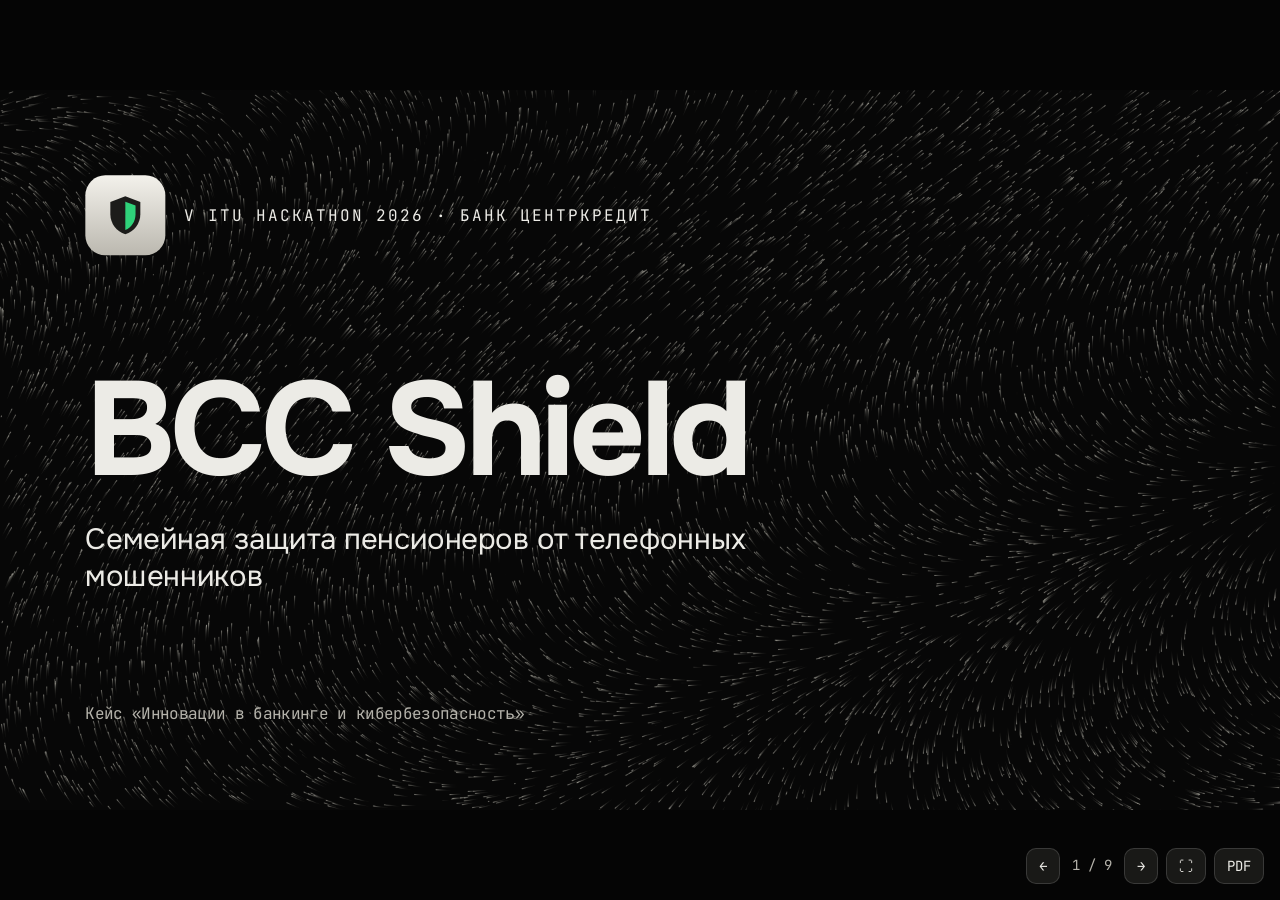
==== commit 80dc127c: "Презентация: команда «Claude Fable 5.2» на последнем слайде Co-Authored-By: Claude Opus 5.5 <noreply" ====
--- a/static/pitch/index.html
+++ b/static/pitch/index.html
@@ -372,7 +372,7 @@
 <h1 class="r" style="--i:1;font-size:200px;letter-spacing:-8px">Спасибо</h1>
 <p class="r mono" style="--i:2;font-size:32px;line-height:1.55;color:var(--text)">bcc-shield.onrender.com<br>github.com/RootVandal/BCCShield<br>@BCCshieldbot</p>
 </div>
-<p class="r small" style="--i:3;color:var(--muted)">[Имена участников команды]</p>
+<p class="r small" style="--i:3;color:var(--muted)">Команда «Claude Fable 5.2»</p>
 </div>
 <div class="r" style="--i:2;display:flex;align-items:center"><div class="qr"><svg aria-label="QR-код: bcc-shield.onrender.com" width="300" height="300" viewBox="0 0 29 29" xmlns="http://www.w3.org/2000/svg" shape-rendering="crispEdges"><path d="M0 0h1v1h-1zM1 0h1v1h-1zM2 0h1v1h-1zM3 0h1v1h-1zM4 0h1v1h-1zM5 0h1v1h-1zM6 0h1v1h-1zM8 0h1v1h-1zM9 0h1v1h-1zM10 0h1v1h-1zM11 0h1v1h-1zM12 0h1v1h-1zM15 0h1v1h-1zM16 0h1v1h-1zM18 0h1v1h-1zM19 0h1v1h-1zM20 0h1v1h-1zM22 0h1v1h-1zM23 0h1v1h-1zM24 0h1v1h-1zM25 0h1v1h-1zM26 0h1v1h-1zM27 0h1v1h-1zM28 0h1v1h-1zM0 1h1v1h-1zM6 1h1v1h-1zM8 1h1v1h-1zM10 1h1v1h-1zM11 1h1v1h-1zM14 1h1v1h-1zM15 1h1v1h-1zM17 1h1v1h-1zM18 1h1v1h-1zM20 1h1v1h-1zM22 1h1v1h-1zM28 1h1v1h-1zM0 2h1v1h-1zM2 2h1v1h-1zM3 2h1v1h-1zM4 2h1v1h-1zM6 2h1v1h-1zM9 2h1v1h-1zM11 2h1v1h-1zM12 2h1v1h-1zM13 2h1v1h-1zM14 2h1v1h-1zM15 2h1v1h-1zM18 2h1v1h-1zM22 2h1v1h-1zM24 2h1v1h-1zM25 2h1v1h-1zM26 2h1v1h-1zM28 2h1v1h-1zM0 3h1v1h-1zM2 3h1v1h-1zM3 3h1v1h-1zM4 3h1v1h-1zM6 3h1v1h-1zM8 3h1v1h-1zM9 3h1v1h-1zM16 3h1v1h-1zM17 3h1v1h-1zM20 3h1v1h-1zM22 3h1v1h-1zM24 3h1v1h-1zM25 3h1v1h-1zM26 3h1v1h-1zM28 3h1v1h-1zM0 4h1v1h-1zM2 4h1v1h-1zM3 4h1v1h-1zM4 4h1v1h-1zM6 4h1v1h-1zM9 4h1v1h-1zM12 4h1v1h-1zM13 4h1v1h-1zM19 4h1v1h-1zM22 4h1v1h-1zM24 4h1v1h-1zM25 4h1v1h-1zM26 4h1v1h-1zM28 4h1v1h-1zM0 5h1v1h-1zM6 5h1v1h-1zM9 5h1v1h-1zM12 5h1v1h-1zM14 5h1v1h-1zM17 5h1v1h-1zM18 5h1v1h-1zM19 5h1v1h-1zM22 5h1v1h-1zM28 5h1v1h-1zM0 6h1v1h-1zM1 6h1v1h-1zM2 6h1v1h-1zM3 6h1v1h-1zM4 6h1v1h-1zM5 6h1v1h-1zM6 6h1v1h-1zM8 6h1v1h-1zM10 6h1v1h-1zM12 6h1v1h-1zM14 6h1v1h-1zM16 6h1v1h-1zM18 6h1v1h-1zM20 6h1v1h-1zM22 6h1v1h-1zM23 6h1v1h-1zM24 6h1v1h-1zM25 6h1v1h-1zM26 6h1v1h-1zM27 6h1v1h-1zM28 6h1v1h-1zM8 7h1v1h-1zM9 7h1v1h-1zM13 7h1v1h-1zM14 7h1v1h-1zM17 7h1v1h-1zM19 7h1v1h-1zM0 8h1v1h-1zM2 8h1v1h-1zM3 8h1v1h-1zM5 8h1v1h-1zM6 8h1v1h-1zM7 8h1v1h-1zM9 8h1v1h-1zM10 8h1v1h-1zM11 8h1v1h-1zM13 8h1v1h-1zM14 8h1v1h-1zM16 8h1v1h-1zM17 8h1v1h-1zM18 8h1v1h-1zM22 8h1v1h-1zM25 8h1v1h-1zM27 8h1v1h-1zM28 8h1v1h-1zM0 9h1v1h-1zM1 9h1v1h-1zM2 9h1v1h-1zM3 9h1v1h-1zM4 9h1v1h-1zM7 9h1v1h-1zM8 9h1v1h-1zM15 9h1v1h-1zM16 9h1v1h-1zM18 9h1v1h-1zM19 9h1v1h-1zM20 9h1v1h-1zM22 9h1v1h-1zM23 9h1v1h-1zM24 9h1v1h-1zM28 9h1v1h-1zM3 10h1v1h-1zM4 10h1v1h-1zM6 10h1v1h-1zM7 10h1v1h-1zM8 10h1v1h-1zM9 10h1v1h-1zM10 10h1v1h-1zM11 10h1v1h-1zM12 10h1v1h-1zM14 10h1v1h-1zM15 10h1v1h-1zM17 10h1v1h-1zM18 10h1v1h-1zM26 10h1v1h-1zM27 10h1v1h-1zM0 11h1v1h-1zM1 11h1v1h-1zM2 11h1v1h-1zM5 11h1v1h-1zM7 11h1v1h-1zM9 11h1v1h-1zM11 11h1v1h-1zM13 11h1v1h-1zM14 11h1v1h-1zM15 11h1v1h-1zM20 11h1v1h-1zM21 11h1v1h-1zM23 11h1v1h-1zM24 11h1v1h-1zM28 11h1v1h-1zM0 12h1v1h-1zM2 12h1v1h-1zM4 12h1v1h-1zM5 12h1v1h-1zM6 12h1v1h-1zM8 12h1v1h-1zM10 12h1v1h-1zM11 12h1v1h-1zM16 12h1v1h-1zM17 12h1v1h-1zM19 12h1v1h-1zM25 12h1v1h-1zM26 12h1v1h-1zM0 13h1v1h-1zM2 13h1v1h-1zM3 13h1v1h-1zM5 13h1v1h-1zM7 13h1v1h-1zM8 13h1v1h-1zM10 13h1v1h-1zM12 13h1v1h-1zM13 13h1v1h-1zM17 13h1v1h-1zM19 13h1v1h-1zM22 13h1v1h-1zM23 13h1v1h-1zM26 13h1v1h-1zM27 13h1v1h-1zM28 13h1v1h-1zM0 14h1v1h-1zM1 14h1v1h-1zM2 14h1v1h-1zM4 14h1v1h-1zM5 14h1v1h-1zM6 14h1v1h-1zM7 14h1v1h-1zM12 14h1v1h-1zM14 14h1v1h-1zM18 14h1v1h-1zM19 14h1v1h-1zM23 14h1v1h-1zM24 14h1v1h-1zM26 14h1v1h-1zM27 14h1v1h-1zM28 14h1v1h-1zM0 15h1v1h-1zM1 15h1v1h-1zM2 15h1v1h-1zM3 15h1v1h-1zM5 15h1v1h-1zM8 15h1v1h-1zM10 15h1v1h-1zM11 15h1v1h-1zM13 15h1v1h-1zM15 15h1v1h-1zM19 15h1v1h-1zM20 15h1v1h-1zM21 15h1v1h-1zM24 15h1v1h-1zM27 15h1v1h-1zM0 16h1v1h-1zM2 16h1v1h-1zM5 16h1v1h-1zM6 16h1v1h-1zM7 16h1v1h-1zM8 16h1v1h-1zM10 16h1v1h-1zM12 16h1v1h-1zM18 16h1v1h-1zM19 16h1v1h-1zM20 16h1v1h-1zM21 16h1v1h-1zM23 16h1v1h-1zM24 16h1v1h-1zM25 16h1v1h-1zM27 16h1v1h-1zM3 17h1v1h-1zM4 17h1v1h-1zM5 17h1v1h-1zM9 17h1v1h-1zM10 17h1v1h-1zM12 17h1v1h-1zM13 17h1v1h-1zM18 17h1v1h-1zM23 17h1v1h-1zM25 17h1v1h-1zM26 17h1v1h-1zM27 17h1v1h-1zM0 18h1v1h-1zM3 18h1v1h-1zM5 18h1v1h-1zM6 18h1v1h-1zM8 18h1v1h-1zM9 18h1v1h-1zM10 18h1v1h-1zM17 18h1v1h-1zM18 18h1v1h-1zM21 18h1v1h-1zM22 18h1v1h-1zM23 18h1v1h-1zM26 18h1v1h-1zM3 19h1v1h-1zM5 19h1v1h-1zM8 19h1v1h-1zM9 19h1v1h-1zM10 19h1v1h-1zM15 19h1v1h-1zM16 19h1v1h-1zM17 19h1v1h-1zM21 19h1v1h-1zM23 19h1v1h-1zM26 19h1v1h-1zM1 20h1v1h-1zM2 20h1v1h-1zM5 20h1v1h-1zM6 20h1v1h-1zM7 20h1v1h-1zM8 20h1v1h-1zM11 20h1v1h-1zM13 20h1v1h-1zM15 20h1v1h-1zM16 20h1v1h-1zM17 20h1v1h-1zM19 20h1v1h-1zM20 20h1v1h-1zM21 20h1v1h-1zM22 20h1v1h-1zM23 20h1v1h-1zM24 20h1v1h-1zM25 20h1v1h-1zM26 20h1v1h-1zM8 21h1v1h-1zM9 21h1v1h-1zM10 21h1v1h-1zM13 21h1v1h-1zM14 21h1v1h-1zM15 21h1v1h-1zM17 21h1v1h-1zM18 21h1v1h-1zM20 21h1v1h-1zM24 21h1v1h-1zM25 21h1v1h-1zM26 21h1v1h-1zM27 21h1v1h-1zM28 21h1v1h-1zM0 22h1v1h-1zM1 22h1v1h-1zM2 22h1v1h-1zM3 22h1v1h-1zM4 22h1v1h-1zM5 22h1v1h-1zM6 22h1v1h-1zM8 22h1v1h-1zM11 22h1v1h-1zM12 22h1v1h-1zM13 22h1v1h-1zM16 22h1v1h-1zM18 22h1v1h-1zM19 22h1v1h-1zM20 22h1v1h-1zM22 22h1v1h-1zM24 22h1v1h-1zM25 22h1v1h-1zM27 22h1v1h-1zM0 23h1v1h-1zM6 23h1v1h-1zM8 23h1v1h-1zM10 23h1v1h-1zM20 23h1v1h-1zM24 23h1v1h-1zM25 23h1v1h-1zM27 23h1v1h-1zM0 24h1v1h-1zM2 24h1v1h-1zM3 24h1v1h-1zM4 24h1v1h-1zM6 24h1v1h-1zM9 24h1v1h-1zM10 24h1v1h-1zM11 24h1v1h-1zM12 24h1v1h-1zM14 24h1v1h-1zM17 24h1v1h-1zM20 24h1v1h-1zM21 24h1v1h-1zM22 24h1v1h-1zM23 24h1v1h-1zM24 24h1v1h-1zM26 24h1v1h-1zM28 24h1v1h-1zM0 25h1v1h-1zM2 25h1v1h-1zM3 25h1v1h-1zM4 25h1v1h-1zM6 25h1v1h-1zM8 25h1v1h-1zM9 25h1v1h-1zM10 25h1v1h-1zM11 25h1v1h-1zM13 25h1v1h-1zM14 25h1v1h-1zM15 25h1v1h-1zM16 25h1v1h-1zM17 25h1v1h-1zM20 25h1v1h-1zM21 25h1v1h-1zM23 25h1v1h-1zM24 25h1v1h-1zM25 25h1v1h-1zM27 25h1v1h-1zM0 26h1v1h-1zM2 26h1v1h-1zM3 26h1v1h-1zM4 26h1v1h-1zM6 26h1v1h-1zM8 26h1v1h-1zM10 26h1v1h-1zM11 26h1v1h-1zM12 26h1v1h-1zM14 26h1v1h-1zM17 26h1v1h-1zM20 26h1v1h-1zM23 26h1v1h-1zM26 26h1v1h-1zM28 26h1v1h-1zM0 27h1v1h-1zM6 27h1v1h-1zM10 27h1v1h-1zM11 27h1v1h-1zM14 27h1v1h-1zM16 27h1v1h-1zM20 27h1v1h-1zM25 27h1v1h-1zM27 27h1v1h-1zM0 28h1v1h-1zM1 28h1v1h-1zM2 28h1v1h-1zM3 28h1v1h-1zM4 28h1v1h-1zM5 28h1v1h-1zM6 28h1v1h-1zM8 28h1v1h-1zM10 28h1v1h-1zM12 28h1v1h-1zM13 28h1v1h-1zM14 28h1v1h-1zM15 28h1v1h-1zM18 28h1v1h-1zM19 28h1v1h-1zM20 28h1v1h-1zM21 28h1v1h-1zM23 28h1v1h-1zM27 28h1v1h-1z" fill="#0d0d0c"/></svg><p>Открыть демо</p></div></div>
 </section>
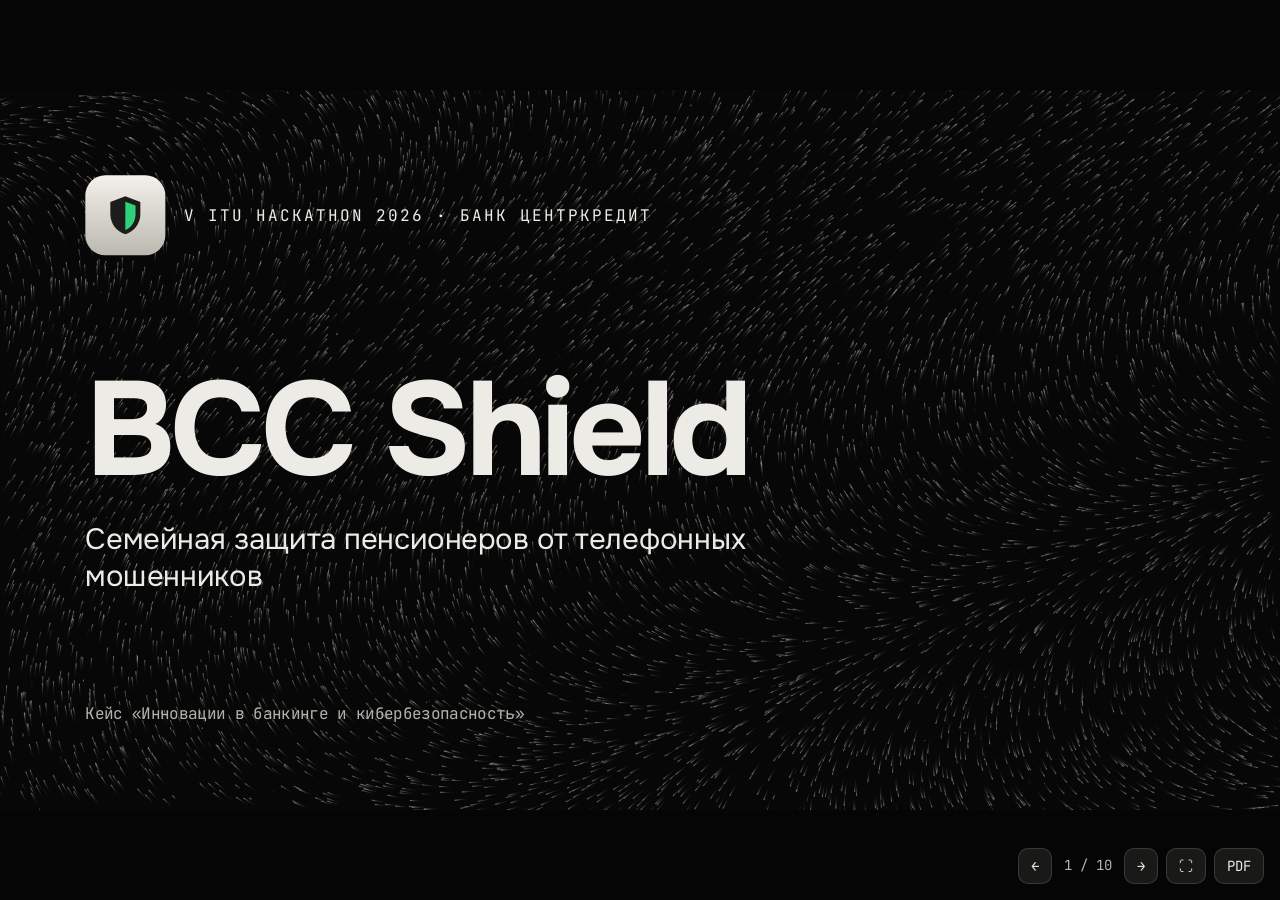
==== commit 9438e0a8: "Режим приманки: при AnyDesk мошенник видит «выполнено», деньги на месте Пока на телефоне открыт удал" ====
--- a/static/pitch/index.html
+++ b/static/pitch/index.html
@@ -224,7 +224,7 @@
 <div class="lyr r" style="--i:2"><p class="k">01</p><p class="tt">Видит звонок</p><p class="dd">Незнакомый номер, 12 минут, AnyDesk. Без записи</p></div>
 <div class="lyr r" style="--i:3"><p class="k">02</p><p class="tt">Останавливает деньги</p><p class="dd">Перевод, кредит, наличные, депозит</p></div>
 <div class="lyr r" style="--i:4"><p class="k">03</p><p class="tt">Зовёт семью</p><p class="dd">Решение сына в Telegram</p></div>
-<div class="lyr r" style="--i:5"><p class="k">04</p><p class="tt">Находит дропов</p><p class="dd">Граф переводов и Антифрод-центр</p></div>
+<div class="lyr r" style="--i:5"><p class="k">04</p><p class="tt">Ловит дропов</p><p class="dd">Приманка при AnyDesk, граф, Антифрод-центр</p></div>
 </div>
 </div>
 </section><section id="flow" class="foot">
@@ -276,6 +276,41 @@
 </div>
 </div>
 <p class="source">Kaspi: digitalbusiness.kz, 03.10.2025. У БЦК такой функции пока нет</p>
+</section><section id="decoy" class="foot black">
+<img class="bgtex" src="sand-bg.jpg" alt="">
+<div class="head"><p class="eyebrow r">Новое: режим приманки</p><h2 class="r" style="--i:1;width:1500px">Мошенник видит «перевод выполнен». Деньги остаются у Сауле</h2></div>
+<div style="flex:1"></div>
+<div style="display:flex;gap:72px;align-items:center">
+<div style="flex:1;display:flex;flex-direction:column">
+<div class="lyr r" style="--i:2;align-items:flex-start"><p class="k">01</p><div style="display:flex;flex-direction:column;gap:6px;flex:1"><p class="tt" style="width:auto">«Установите AnyDesk»</p><p class="dd">Экран видит мошенник, поэтому тревог на нём нет. Предупреждаем семью</p></div></div>
+<div class="lyr r" style="--i:3;align-items:flex-start"><p class="k">02</p><div style="display:flex;flex-direction:column;gap:6px;flex:1"><p class="tt" style="width:auto">Перевод «выполнен»</p><p class="dd">Деньги на месте, карта заморожена и ушла в Антифрод-центр</p></div></div>
+<div class="lyr r" style="--i:4;align-items:flex-start"><p class="k">03</p><div style="display:flex;flex-direction:column;gap:6px;flex:1"><p class="tt" style="width:auto">«Не дошло, вот другая карта»</p><p class="dd">Ловим и её. Один звонок сдаёт сеть дропов</p></div></div>
+<div class="lyr r" style="--i:5;align-items:flex-start"><p class="k">04</p><div style="display:flex;flex-direction:column;gap:6px;flex:1"><p class="tt" style="width:auto">AnyDesk закрыт</p><p class="dd">Сауле видит правду: «Это была ловушка»</p></div></div>
+</div>
+<div class="r" style="--i:4;display:flex;gap:32px;align-items:flex-start">
+<div style="display:flex;flex-direction:column;gap:20px;align-items:center">
+<div class="phone" style="width:330px;align-items:center;text-align:center;padding-top:48px;padding-bottom:40px">
+<div style="width:72px;height:72px;border-radius:36px;background:rgba(47,210,122,.14);display:flex;align-items:center;justify-content:center"><svg aria-label="Галочка" width="36" height="36" viewBox="0 0 24 24" fill="none" stroke="#2fd27a" stroke-width="2.6" stroke-linecap="round" stroke-linejoin="round"><path d="M5 12.5l4.5 4.5L19 7.5"/></svg></div>
+<p class="t-xl" style="font-size:32px">Перевод выполнен</p>
+<p class="t" style="font-size:30px;font-weight:600;color:#fff4f1">2 000 000 ₸</p>
+<p class="t">Kaspi •• 4417</p>
+</div>
+<p class="mono small" style="color:var(--danger)">Видит мошенник</p>
+</div>
+<div style="display:flex;flex-direction:column;gap:20px;align-items:center">
+<div class="phone" style="width:330px">
+<p class="t" style="color:var(--muted)">@BCCshieldbot</p>
+<div class="bubble">
+<p class="t" style="color:#fff;font-weight:600">🪤 Приманка сработала</p>
+<p class="t">Мошенник думает, что 2 млн ушли. Деньги на месте, Kaspi •• 4417 заморожена</p>
+</div>
+<p class="btn ok">Позвонить маме</p>
+</div>
+<p class="mono small green">Видит сын</p>
+</div>
+</div>
+</div>
+<p class="source">Только при открытом удалённом доступе. Подменный экран требует согласования с юристами банка и НБРК</p>
 </section><section id="family" class="alt">
 <img class="bgtex" src="sand-bg.jpg" alt="">
 <div style="display:flex;gap:96px;flex:1">
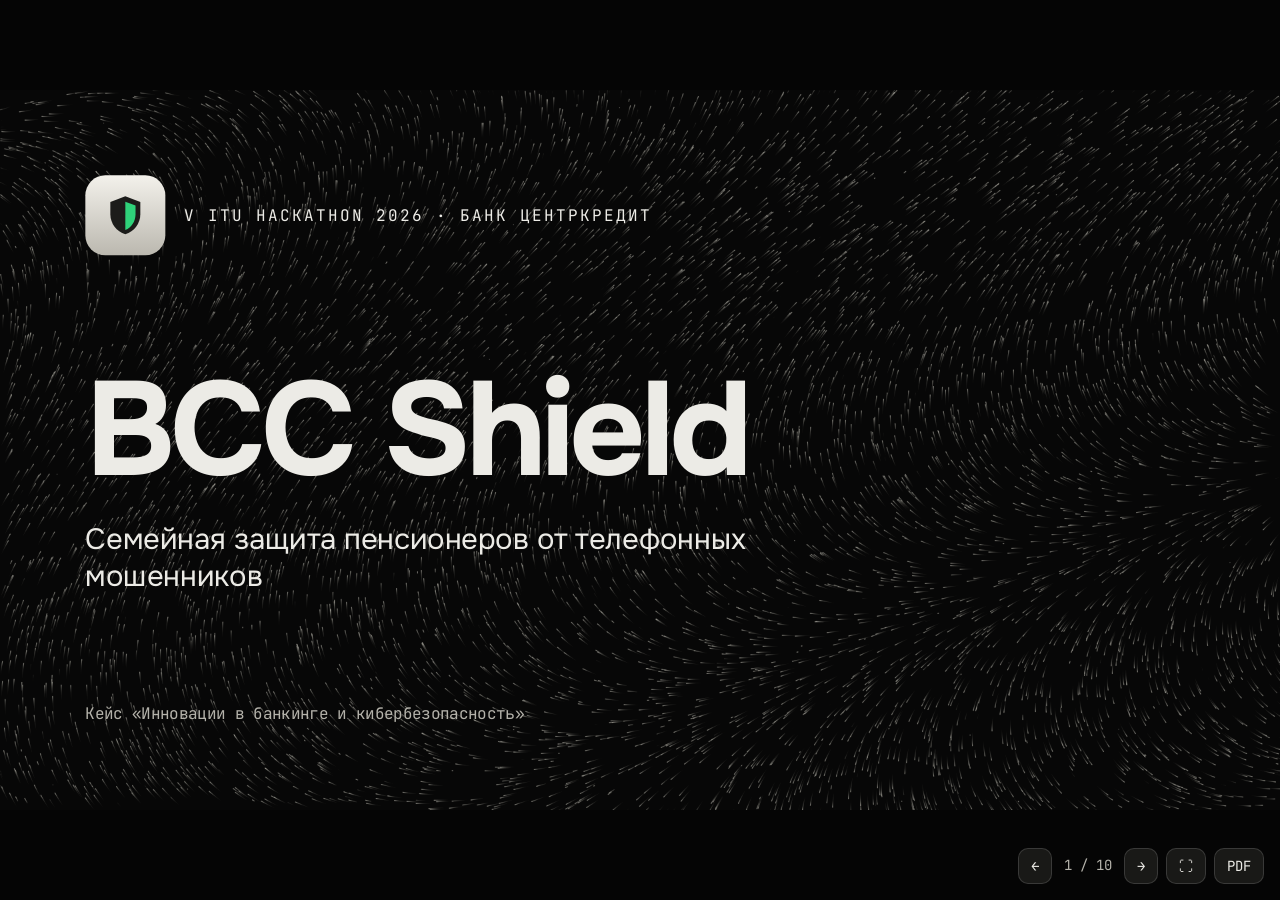
==== commit 8b31c4ed: "Пульт демо, честные формулировки про карты, README - экран клиента: слева пульт ведущего — два сцена" ====
--- a/static/pitch/index.html
+++ b/static/pitch/index.html
@@ -283,7 +283,7 @@
 <div style="display:flex;gap:72px;align-items:center">
 <div style="flex:1;display:flex;flex-direction:column">
 <div class="lyr r" style="--i:2;align-items:flex-start"><p class="k">01</p><div style="display:flex;flex-direction:column;gap:6px;flex:1"><p class="tt" style="width:auto">«Установите AnyDesk»</p><p class="dd">Экран видит мошенник, поэтому тревог на нём нет. Предупреждаем семью</p></div></div>
-<div class="lyr r" style="--i:3;align-items:flex-start"><p class="k">02</p><div style="display:flex;flex-direction:column;gap:6px;flex:1"><p class="tt" style="width:auto">Перевод «выполнен»</p><p class="dd">Деньги на месте, карта заморожена и ушла в Антифрод-центр</p></div></div>
+<div class="lyr r" style="--i:3;align-items:flex-start"><p class="k">02</p><div style="display:flex;flex-direction:column;gap:6px;flex:1"><p class="tt" style="width:auto">Перевод «выполнен»</p><p class="dd">Деньги на месте. Номер карты мошенник ввёл сам — он уходит в Антифрод-центр</p></div></div>
 <div class="lyr r" style="--i:4;align-items:flex-start"><p class="k">03</p><div style="display:flex;flex-direction:column;gap:6px;flex:1"><p class="tt" style="width:auto">«Не дошло, вот другая карта»</p><p class="dd">Ловим и её. Один звонок сдаёт сеть дропов</p></div></div>
 <div class="lyr r" style="--i:5;align-items:flex-start"><p class="k">04</p><div style="display:flex;flex-direction:column;gap:6px;flex:1"><p class="tt" style="width:auto">AnyDesk закрыт</p><p class="dd">Сауле видит правду: «Это была ловушка»</p></div></div>
 </div>
@@ -302,7 +302,7 @@
 <p class="t" style="color:var(--muted)">@BCCshieldbot</p>
 <div class="bubble">
 <p class="t" style="color:#fff;font-weight:600">🪤 Приманка сработала</p>
-<p class="t">Мошенник думает, что 2 млн ушли. Деньги на месте, Kaspi •• 4417 заморожена</p>
+<p class="t">Мошенник думает, что 2 млн ушли. Деньги на месте, Kaspi •• 4417 в Антифрод-центре</p>
 </div>
 <p class="btn ok">Позвонить маме</p>
 </div>
@@ -407,7 +407,7 @@
 <h1 class="r" style="--i:1;font-size:200px;letter-spacing:-8px">Спасибо</h1>
 <p class="r mono" style="--i:2;font-size:32px;line-height:1.55;color:var(--text)">bcc-shield.onrender.com<br>github.com/RootVandal/BCCShield<br>@BCCshieldbot</p>
 </div>
-<p class="r small" style="--i:3;color:var(--muted)">Команда «Claude Fable 5.2»</p>
+<p class="r small" style="--i:3;color:var(--muted)">Команда «Anthropic»</p>
 </div>
 <div class="r" style="--i:2;display:flex;align-items:center"><div class="qr"><svg aria-label="QR-код: bcc-shield.onrender.com" width="300" height="300" viewBox="0 0 29 29" xmlns="http://www.w3.org/2000/svg" shape-rendering="crispEdges"><path d="M0 0h1v1h-1zM1 0h1v1h-1zM2 0h1v1h-1zM3 0h1v1h-1zM4 0h1v1h-1zM5 0h1v1h-1zM6 0h1v1h-1zM8 0h1v1h-1zM9 0h1v1h-1zM10 0h1v1h-1zM11 0h1v1h-1zM12 0h1v1h-1zM15 0h1v1h-1zM16 0h1v1h-1zM18 0h1v1h-1zM19 0h1v1h-1zM20 0h1v1h-1zM22 0h1v1h-1zM23 0h1v1h-1zM24 0h1v1h-1zM25 0h1v1h-1zM26 0h1v1h-1zM27 0h1v1h-1zM28 0h1v1h-1zM0 1h1v1h-1zM6 1h1v1h-1zM8 1h1v1h-1zM10 1h1v1h-1zM11 1h1v1h-1zM14 1h1v1h-1zM15 1h1v1h-1zM17 1h1v1h-1zM18 1h1v1h-1zM20 1h1v1h-1zM22 1h1v1h-1zM28 1h1v1h-1zM0 2h1v1h-1zM2 2h1v1h-1zM3 2h1v1h-1zM4 2h1v1h-1zM6 2h1v1h-1zM9 2h1v1h-1zM11 2h1v1h-1zM12 2h1v1h-1zM13 2h1v1h-1zM14 2h1v1h-1zM15 2h1v1h-1zM18 2h1v1h-1zM22 2h1v1h-1zM24 2h1v1h-1zM25 2h1v1h-1zM26 2h1v1h-1zM28 2h1v1h-1zM0 3h1v1h-1zM2 3h1v1h-1zM3 3h1v1h-1zM4 3h1v1h-1zM6 3h1v1h-1zM8 3h1v1h-1zM9 3h1v1h-1zM16 3h1v1h-1zM17 3h1v1h-1zM20 3h1v1h-1zM22 3h1v1h-1zM24 3h1v1h-1zM25 3h1v1h-1zM26 3h1v1h-1zM28 3h1v1h-1zM0 4h1v1h-1zM2 4h1v1h-1zM3 4h1v1h-1zM4 4h1v1h-1zM6 4h1v1h-1zM9 4h1v1h-1zM12 4h1v1h-1zM13 4h1v1h-1zM19 4h1v1h-1zM22 4h1v1h-1zM24 4h1v1h-1zM25 4h1v1h-1zM26 4h1v1h-1zM28 4h1v1h-1zM0 5h1v1h-1zM6 5h1v1h-1zM9 5h1v1h-1zM12 5h1v1h-1zM14 5h1v1h-1zM17 5h1v1h-1zM18 5h1v1h-1zM19 5h1v1h-1zM22 5h1v1h-1zM28 5h1v1h-1zM0 6h1v1h-1zM1 6h1v1h-1zM2 6h1v1h-1zM3 6h1v1h-1zM4 6h1v1h-1zM5 6h1v1h-1zM6 6h1v1h-1zM8 6h1v1h-1zM10 6h1v1h-1zM12 6h1v1h-1zM14 6h1v1h-1zM16 6h1v1h-1zM18 6h1v1h-1zM20 6h1v1h-1zM22 6h1v1h-1zM23 6h1v1h-1zM24 6h1v1h-1zM25 6h1v1h-1zM26 6h1v1h-1zM27 6h1v1h-1zM28 6h1v1h-1zM8 7h1v1h-1zM9 7h1v1h-1zM13 7h1v1h-1zM14 7h1v1h-1zM17 7h1v1h-1zM19 7h1v1h-1zM0 8h1v1h-1zM2 8h1v1h-1zM3 8h1v1h-1zM5 8h1v1h-1zM6 8h1v1h-1zM7 8h1v1h-1zM9 8h1v1h-1zM10 8h1v1h-1zM11 8h1v1h-1zM13 8h1v1h-1zM14 8h1v1h-1zM16 8h1v1h-1zM17 8h1v1h-1zM18 8h1v1h-1zM22 8h1v1h-1zM25 8h1v1h-1zM27 8h1v1h-1zM28 8h1v1h-1zM0 9h1v1h-1zM1 9h1v1h-1zM2 9h1v1h-1zM3 9h1v1h-1zM4 9h1v1h-1zM7 9h1v1h-1zM8 9h1v1h-1zM15 9h1v1h-1zM16 9h1v1h-1zM18 9h1v1h-1zM19 9h1v1h-1zM20 9h1v1h-1zM22 9h1v1h-1zM23 9h1v1h-1zM24 9h1v1h-1zM28 9h1v1h-1zM3 10h1v1h-1zM4 10h1v1h-1zM6 10h1v1h-1zM7 10h1v1h-1zM8 10h1v1h-1zM9 10h1v1h-1zM10 10h1v1h-1zM11 10h1v1h-1zM12 10h1v1h-1zM14 10h1v1h-1zM15 10h1v1h-1zM17 10h1v1h-1zM18 10h1v1h-1zM26 10h1v1h-1zM27 10h1v1h-1zM0 11h1v1h-1zM1 11h1v1h-1zM2 11h1v1h-1zM5 11h1v1h-1zM7 11h1v1h-1zM9 11h1v1h-1zM11 11h1v1h-1zM13 11h1v1h-1zM14 11h1v1h-1zM15 11h1v1h-1zM20 11h1v1h-1zM21 11h1v1h-1zM23 11h1v1h-1zM24 11h1v1h-1zM28 11h1v1h-1zM0 12h1v1h-1zM2 12h1v1h-1zM4 12h1v1h-1zM5 12h1v1h-1zM6 12h1v1h-1zM8 12h1v1h-1zM10 12h1v1h-1zM11 12h1v1h-1zM16 12h1v1h-1zM17 12h1v1h-1zM19 12h1v1h-1zM25 12h1v1h-1zM26 12h1v1h-1zM0 13h1v1h-1zM2 13h1v1h-1zM3 13h1v1h-1zM5 13h1v1h-1zM7 13h1v1h-1zM8 13h1v1h-1zM10 13h1v1h-1zM12 13h1v1h-1zM13 13h1v1h-1zM17 13h1v1h-1zM19 13h1v1h-1zM22 13h1v1h-1zM23 13h1v1h-1zM26 13h1v1h-1zM27 13h1v1h-1zM28 13h1v1h-1zM0 14h1v1h-1zM1 14h1v1h-1zM2 14h1v1h-1zM4 14h1v1h-1zM5 14h1v1h-1zM6 14h1v1h-1zM7 14h1v1h-1zM12 14h1v1h-1zM14 14h1v1h-1zM18 14h1v1h-1zM19 14h1v1h-1zM23 14h1v1h-1zM24 14h1v1h-1zM26 14h1v1h-1zM27 14h1v1h-1zM28 14h1v1h-1zM0 15h1v1h-1zM1 15h1v1h-1zM2 15h1v1h-1zM3 15h1v1h-1zM5 15h1v1h-1zM8 15h1v1h-1zM10 15h1v1h-1zM11 15h1v1h-1zM13 15h1v1h-1zM15 15h1v1h-1zM19 15h1v1h-1zM20 15h1v1h-1zM21 15h1v1h-1zM24 15h1v1h-1zM27 15h1v1h-1zM0 16h1v1h-1zM2 16h1v1h-1zM5 16h1v1h-1zM6 16h1v1h-1zM7 16h1v1h-1zM8 16h1v1h-1zM10 16h1v1h-1zM12 16h1v1h-1zM18 16h1v1h-1zM19 16h1v1h-1zM20 16h1v1h-1zM21 16h1v1h-1zM23 16h1v1h-1zM24 16h1v1h-1zM25 16h1v1h-1zM27 16h1v1h-1zM3 17h1v1h-1zM4 17h1v1h-1zM5 17h1v1h-1zM9 17h1v1h-1zM10 17h1v1h-1zM12 17h1v1h-1zM13 17h1v1h-1zM18 17h1v1h-1zM23 17h1v1h-1zM25 17h1v1h-1zM26 17h1v1h-1zM27 17h1v1h-1zM0 18h1v1h-1zM3 18h1v1h-1zM5 18h1v1h-1zM6 18h1v1h-1zM8 18h1v1h-1zM9 18h1v1h-1zM10 18h1v1h-1zM17 18h1v1h-1zM18 18h1v1h-1zM21 18h1v1h-1zM22 18h1v1h-1zM23 18h1v1h-1zM26 18h1v1h-1zM3 19h1v1h-1zM5 19h1v1h-1zM8 19h1v1h-1zM9 19h1v1h-1zM10 19h1v1h-1zM15 19h1v1h-1zM16 19h1v1h-1zM17 19h1v1h-1zM21 19h1v1h-1zM23 19h1v1h-1zM26 19h1v1h-1zM1 20h1v1h-1zM2 20h1v1h-1zM5 20h1v1h-1zM6 20h1v1h-1zM7 20h1v1h-1zM8 20h1v1h-1zM11 20h1v1h-1zM13 20h1v1h-1zM15 20h1v1h-1zM16 20h1v1h-1zM17 20h1v1h-1zM19 20h1v1h-1zM20 20h1v1h-1zM21 20h1v1h-1zM22 20h1v1h-1zM23 20h1v1h-1zM24 20h1v1h-1zM25 20h1v1h-1zM26 20h1v1h-1zM8 21h1v1h-1zM9 21h1v1h-1zM10 21h1v1h-1zM13 21h1v1h-1zM14 21h1v1h-1zM15 21h1v1h-1zM17 21h1v1h-1zM18 21h1v1h-1zM20 21h1v1h-1zM24 21h1v1h-1zM25 21h1v1h-1zM26 21h1v1h-1zM27 21h1v1h-1zM28 21h1v1h-1zM0 22h1v1h-1zM1 22h1v1h-1zM2 22h1v1h-1zM3 22h1v1h-1zM4 22h1v1h-1zM5 22h1v1h-1zM6 22h1v1h-1zM8 22h1v1h-1zM11 22h1v1h-1zM12 22h1v1h-1zM13 22h1v1h-1zM16 22h1v1h-1zM18 22h1v1h-1zM19 22h1v1h-1zM20 22h1v1h-1zM22 22h1v1h-1zM24 22h1v1h-1zM25 22h1v1h-1zM27 22h1v1h-1zM0 23h1v1h-1zM6 23h1v1h-1zM8 23h1v1h-1zM10 23h1v1h-1zM20 23h1v1h-1zM24 23h1v1h-1zM25 23h1v1h-1zM27 23h1v1h-1zM0 24h1v1h-1zM2 24h1v1h-1zM3 24h1v1h-1zM4 24h1v1h-1zM6 24h1v1h-1zM9 24h1v1h-1zM10 24h1v1h-1zM11 24h1v1h-1zM12 24h1v1h-1zM14 24h1v1h-1zM17 24h1v1h-1zM20 24h1v1h-1zM21 24h1v1h-1zM22 24h1v1h-1zM23 24h1v1h-1zM24 24h1v1h-1zM26 24h1v1h-1zM28 24h1v1h-1zM0 25h1v1h-1zM2 25h1v1h-1zM3 25h1v1h-1zM4 25h1v1h-1zM6 25h1v1h-1zM8 25h1v1h-1zM9 25h1v1h-1zM10 25h1v1h-1zM11 25h1v1h-1zM13 25h1v1h-1zM14 25h1v1h-1zM15 25h1v1h-1zM16 25h1v1h-1zM17 25h1v1h-1zM20 25h1v1h-1zM21 25h1v1h-1zM23 25h1v1h-1zM24 25h1v1h-1zM25 25h1v1h-1zM27 25h1v1h-1zM0 26h1v1h-1zM2 26h1v1h-1zM3 26h1v1h-1zM4 26h1v1h-1zM6 26h1v1h-1zM8 26h1v1h-1zM10 26h1v1h-1zM11 26h1v1h-1zM12 26h1v1h-1zM14 26h1v1h-1zM17 26h1v1h-1zM20 26h1v1h-1zM23 26h1v1h-1zM26 26h1v1h-1zM28 26h1v1h-1zM0 27h1v1h-1zM6 27h1v1h-1zM10 27h1v1h-1zM11 27h1v1h-1zM14 27h1v1h-1zM16 27h1v1h-1zM20 27h1v1h-1zM25 27h1v1h-1zM27 27h1v1h-1zM0 28h1v1h-1zM1 28h1v1h-1zM2 28h1v1h-1zM3 28h1v1h-1zM4 28h1v1h-1zM5 28h1v1h-1zM6 28h1v1h-1zM8 28h1v1h-1zM10 28h1v1h-1zM12 28h1v1h-1zM13 28h1v1h-1zM14 28h1v1h-1zM15 28h1v1h-1zM18 28h1v1h-1zM19 28h1v1h-1zM20 28h1v1h-1zM21 28h1v1h-1zM23 28h1v1h-1zM27 28h1v1h-1z" fill="#0d0d0c"/></svg><p>Открыть демо</p></div></div>
 </section>
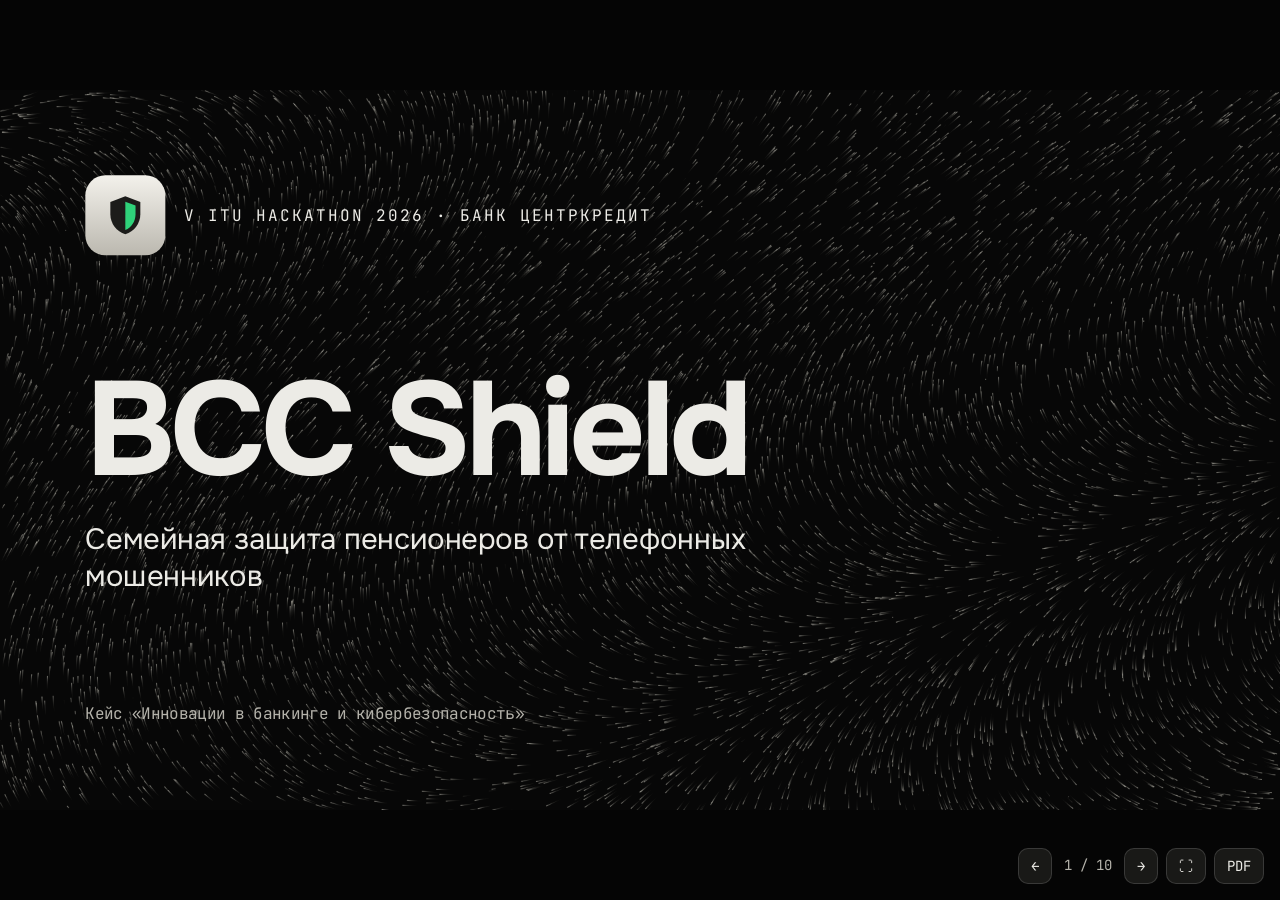
==== commit 89d9a6f4: "Видео о проекте на сайте: /video Промо-ролик (720p, 38 МБ) со встроенным плеером в стиле сайта; ссыл" ====
--- a/static/pitch/index.html
+++ b/static/pitch/index.html
@@ -405,7 +405,7 @@
 <div style="display:flex;align-items:center;gap:28px" class="r"><div class="logo"><svg aria-label="Логотип BCC Shield" width="72" height="72" viewBox="0 0 24 24" fill="none"><path d="M12 2.5 4.5 5.3v6.1c0 4.6 3.1 8.6 7.5 10.1 4.4-1.5 7.5-5.5 7.5-10.1V5.3L12 2.5Z" fill="#1c1c1a"/><path d="M12 5.2v14.1c3.1-1.3 5.1-4.4 5.1-7.9V7.1L12 5.2Z" fill="#2fd27a"/></svg></div><p class="eyebrow" style="color:var(--text)">BCC Shield</p></div>
 <div style="display:flex;flex-direction:column;gap:40px">
 <h1 class="r" style="--i:1;font-size:200px;letter-spacing:-8px">Спасибо</h1>
-<p class="r mono" style="--i:2;font-size:32px;line-height:1.55;color:var(--text)">bcc-shield.onrender.com<br>github.com/RootVandal/BCCShield<br>@BCCshieldbot</p>
+<p class="r mono" style="--i:2;font-size:32px;line-height:1.55;color:var(--text)"><a href="https://bcc-shield.onrender.com" style="color:inherit;text-decoration:none">bcc-shield.onrender.com</a><br><a href="https://bcc-shield.onrender.com/video" style="color:var(--accent);text-decoration:none">bcc-shield.onrender.com/video — видео</a><br><a href="https://github.com/RootVandal/BCCShield" style="color:inherit;text-decoration:none">github.com/RootVandal/BCCShield</a><br>@BCCshieldbot</p>
 </div>
 <p class="r small" style="--i:3;color:var(--muted)">Команда «Anthropic»</p>
 </div>
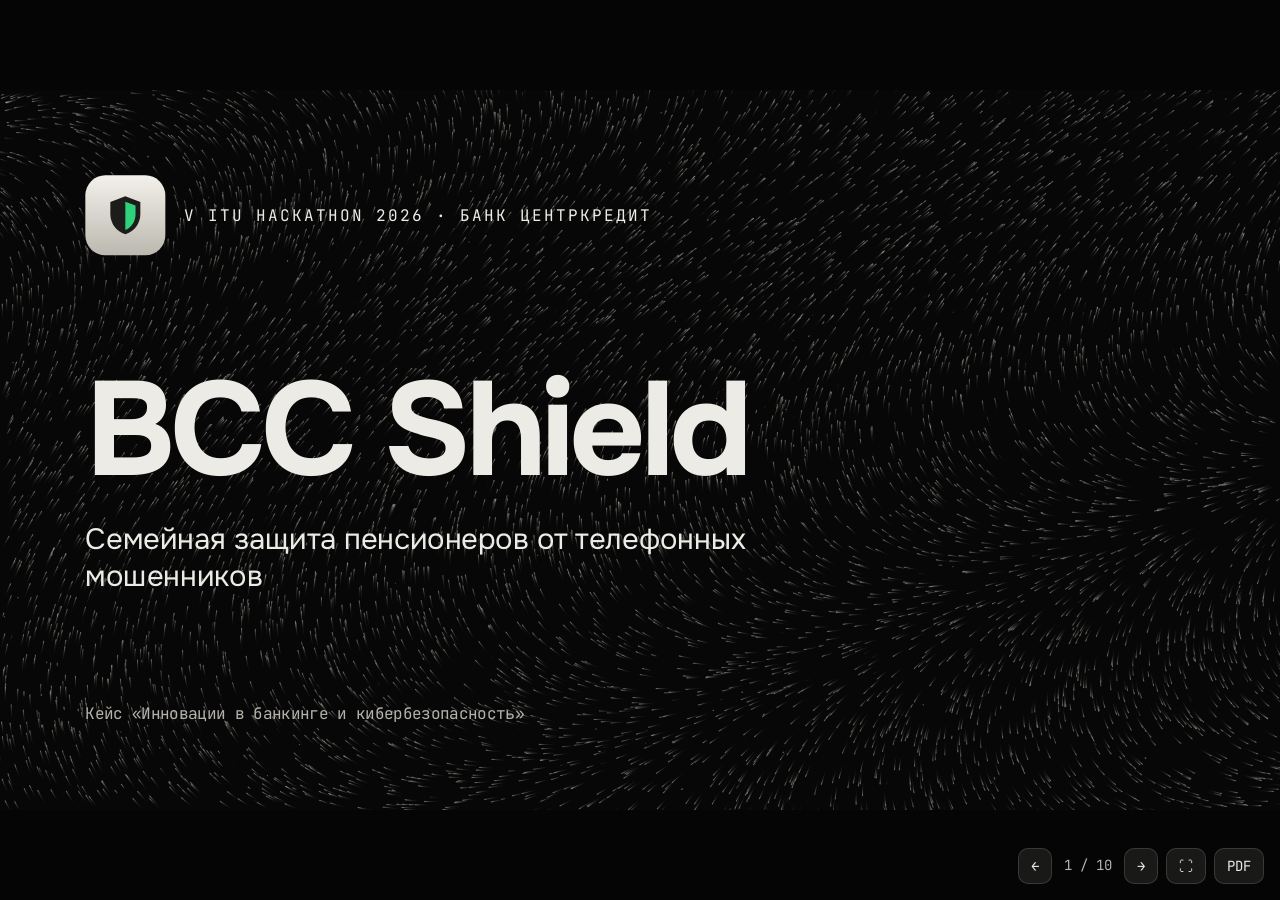
==== commit 76480be7: "Ссылка на видео на YouTube: презентация, README, страница /video Co-Authored-By: Claude Opus 5.5 <no" ====
--- a/static/pitch/index.html
+++ b/static/pitch/index.html
@@ -405,7 +405,7 @@
 <div style="display:flex;align-items:center;gap:28px" class="r"><div class="logo"><svg aria-label="Логотип BCC Shield" width="72" height="72" viewBox="0 0 24 24" fill="none"><path d="M12 2.5 4.5 5.3v6.1c0 4.6 3.1 8.6 7.5 10.1 4.4-1.5 7.5-5.5 7.5-10.1V5.3L12 2.5Z" fill="#1c1c1a"/><path d="M12 5.2v14.1c3.1-1.3 5.1-4.4 5.1-7.9V7.1L12 5.2Z" fill="#2fd27a"/></svg></div><p class="eyebrow" style="color:var(--text)">BCC Shield</p></div>
 <div style="display:flex;flex-direction:column;gap:40px">
 <h1 class="r" style="--i:1;font-size:200px;letter-spacing:-8px">Спасибо</h1>
-<p class="r mono" style="--i:2;font-size:32px;line-height:1.55;color:var(--text)"><a href="https://bcc-shield.onrender.com" style="color:inherit;text-decoration:none">bcc-shield.onrender.com</a><br><a href="https://bcc-shield.onrender.com/video" style="color:var(--accent);text-decoration:none">bcc-shield.onrender.com/video — видео</a><br><a href="https://github.com/RootVandal/BCCShield" style="color:inherit;text-decoration:none">github.com/RootVandal/BCCShield</a><br>@BCCshieldbot</p>
+<p class="r mono" style="--i:2;font-size:32px;line-height:1.55;color:var(--text)"><a href="https://bcc-shield.onrender.com" style="color:inherit;text-decoration:none">bcc-shield.onrender.com</a><br><a href="https://www.youtube.com/watch?v=NZdKt6uT3Gs" style="color:var(--accent);text-decoration:none">youtu.be/NZdKt6uT3Gs — видео</a><br><a href="https://github.com/RootVandal/BCCShield" style="color:inherit;text-decoration:none">github.com/RootVandal/BCCShield</a><br>@BCCshieldbot</p>
 </div>
 <p class="r small" style="--i:3;color:var(--muted)">Команда «Anthropic»</p>
 </div>
